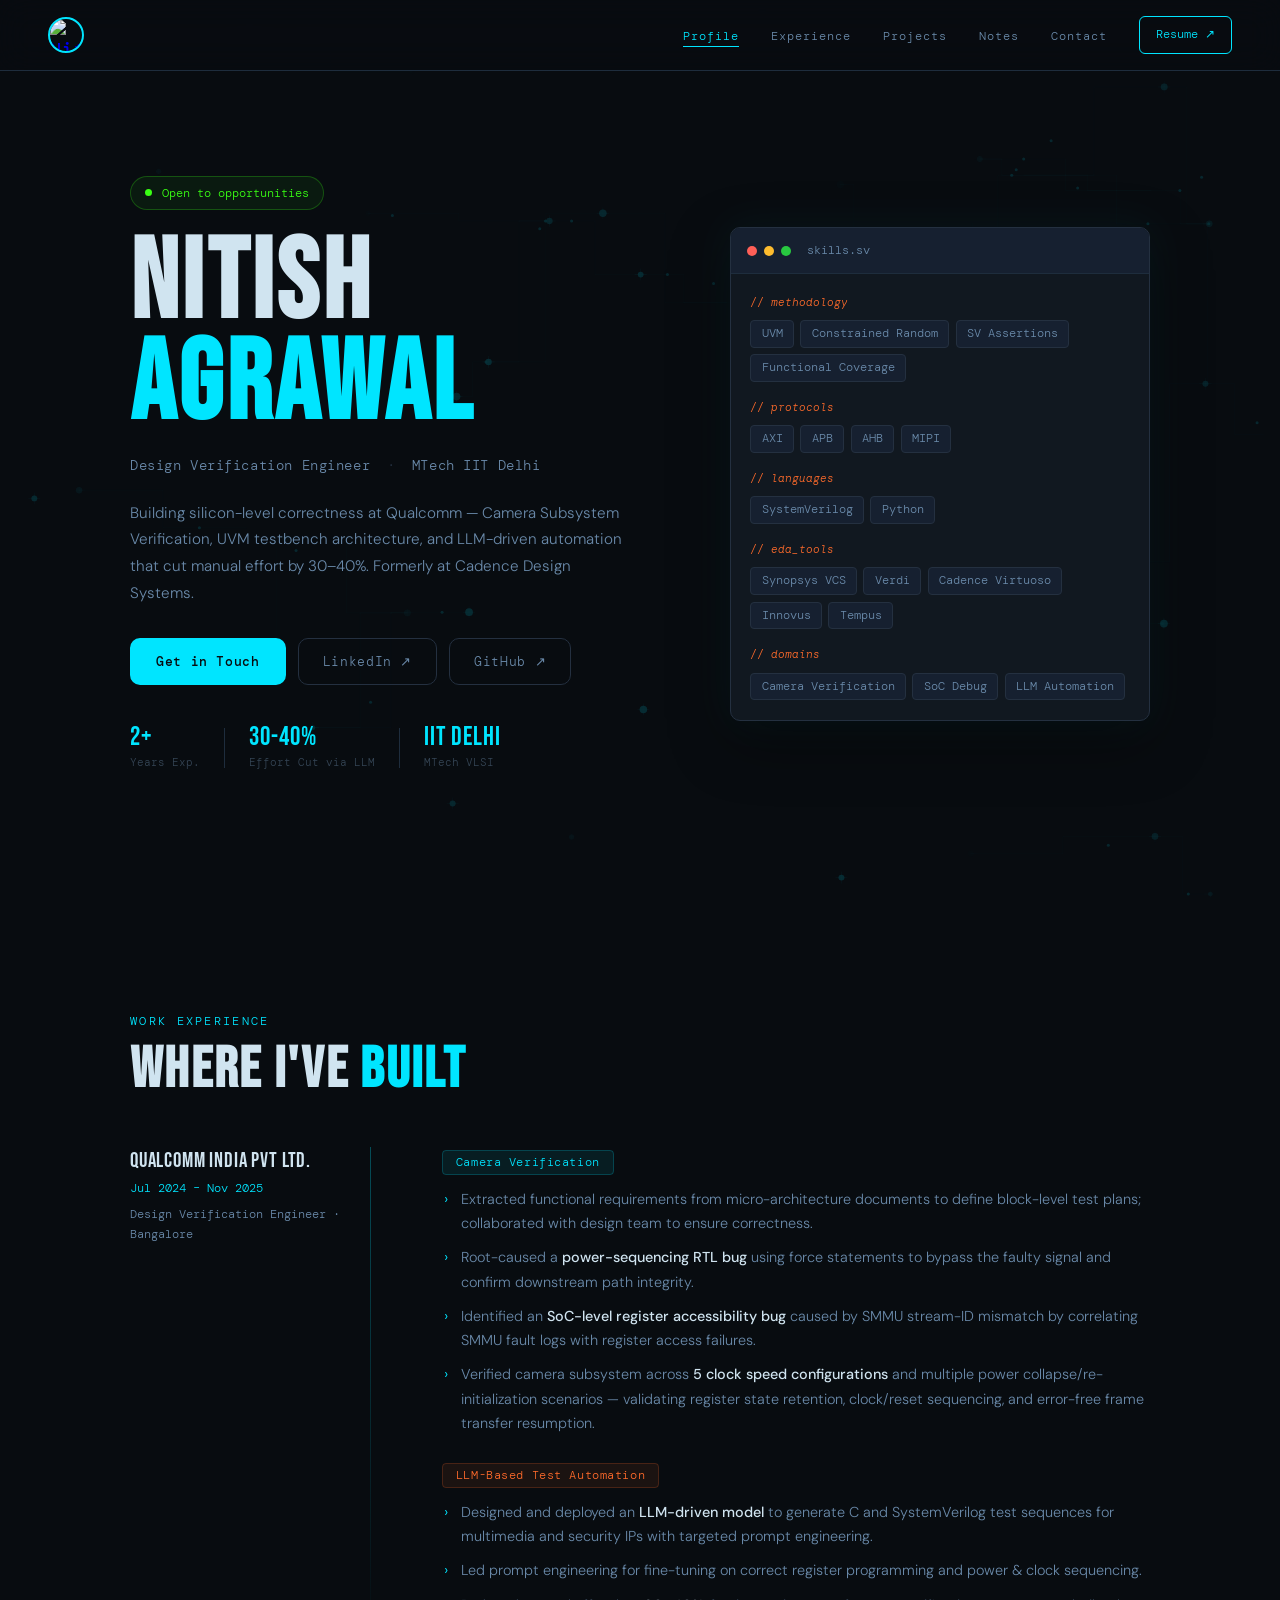
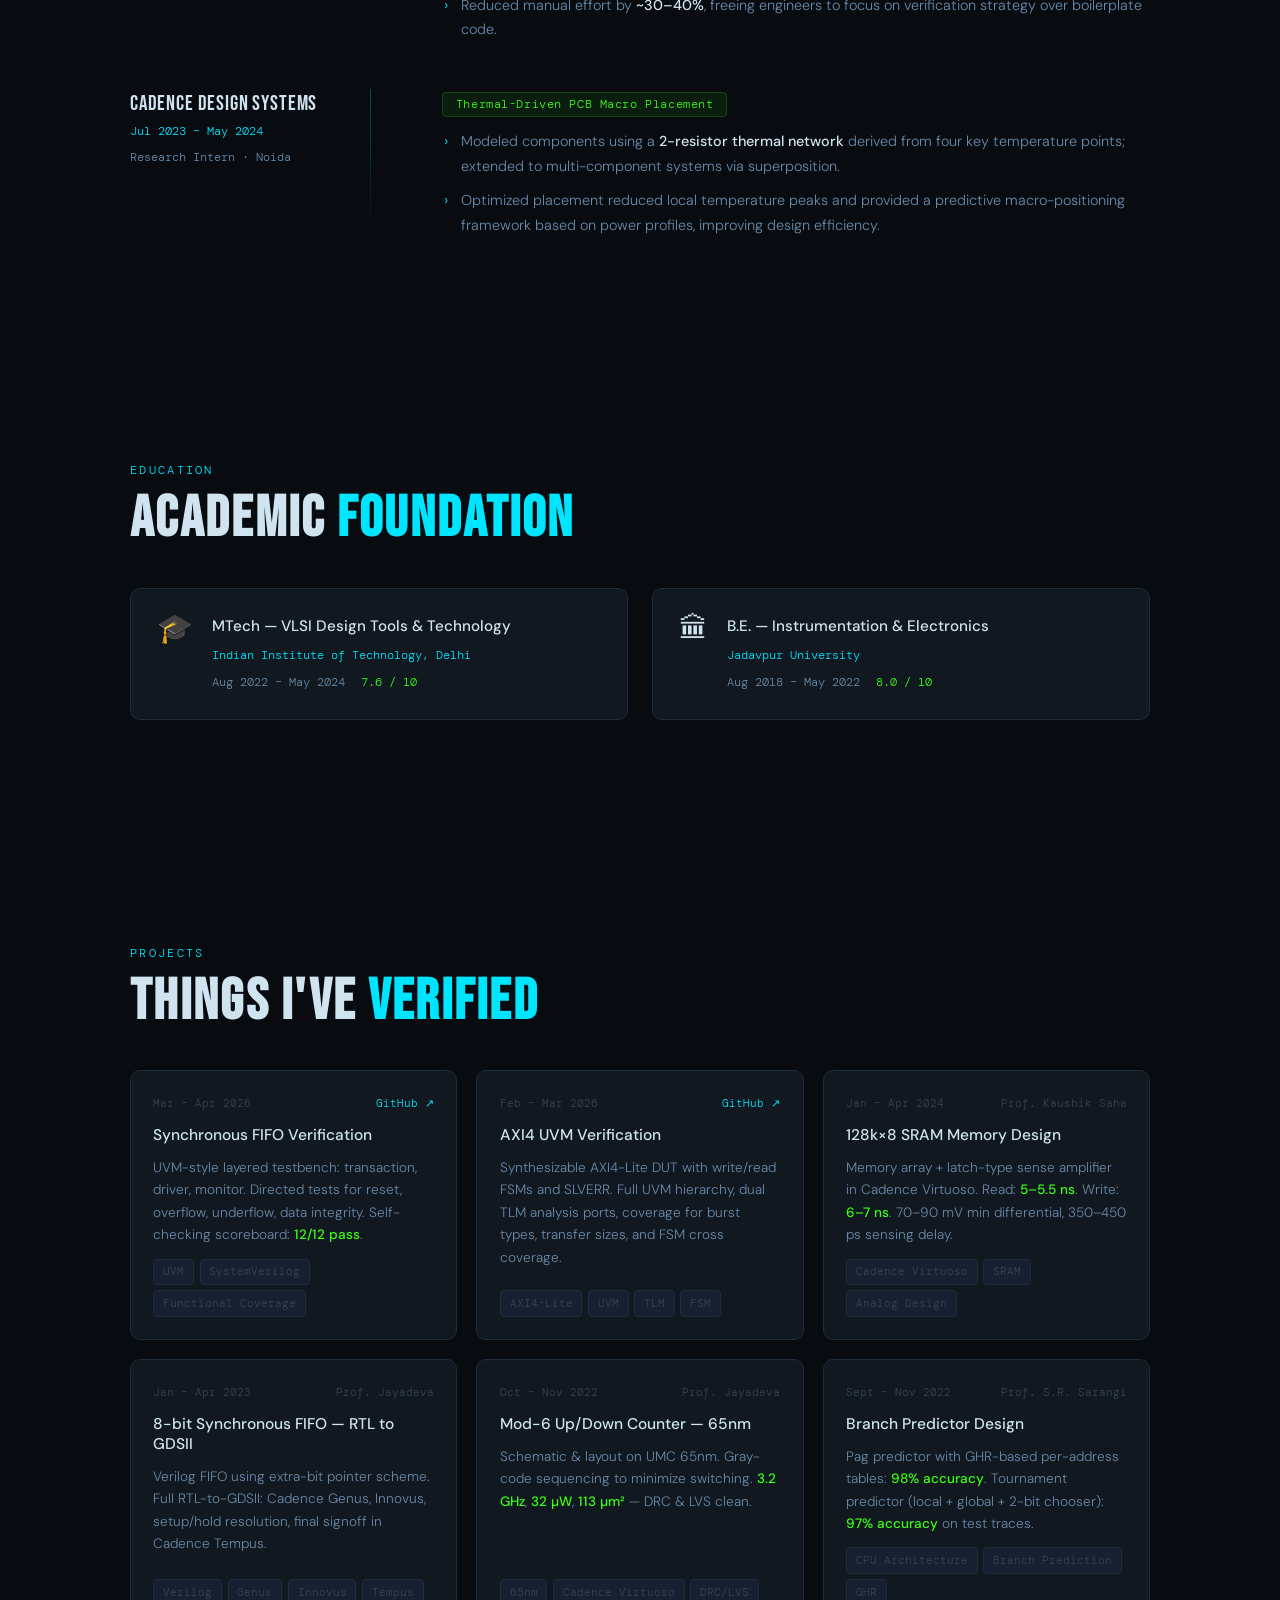
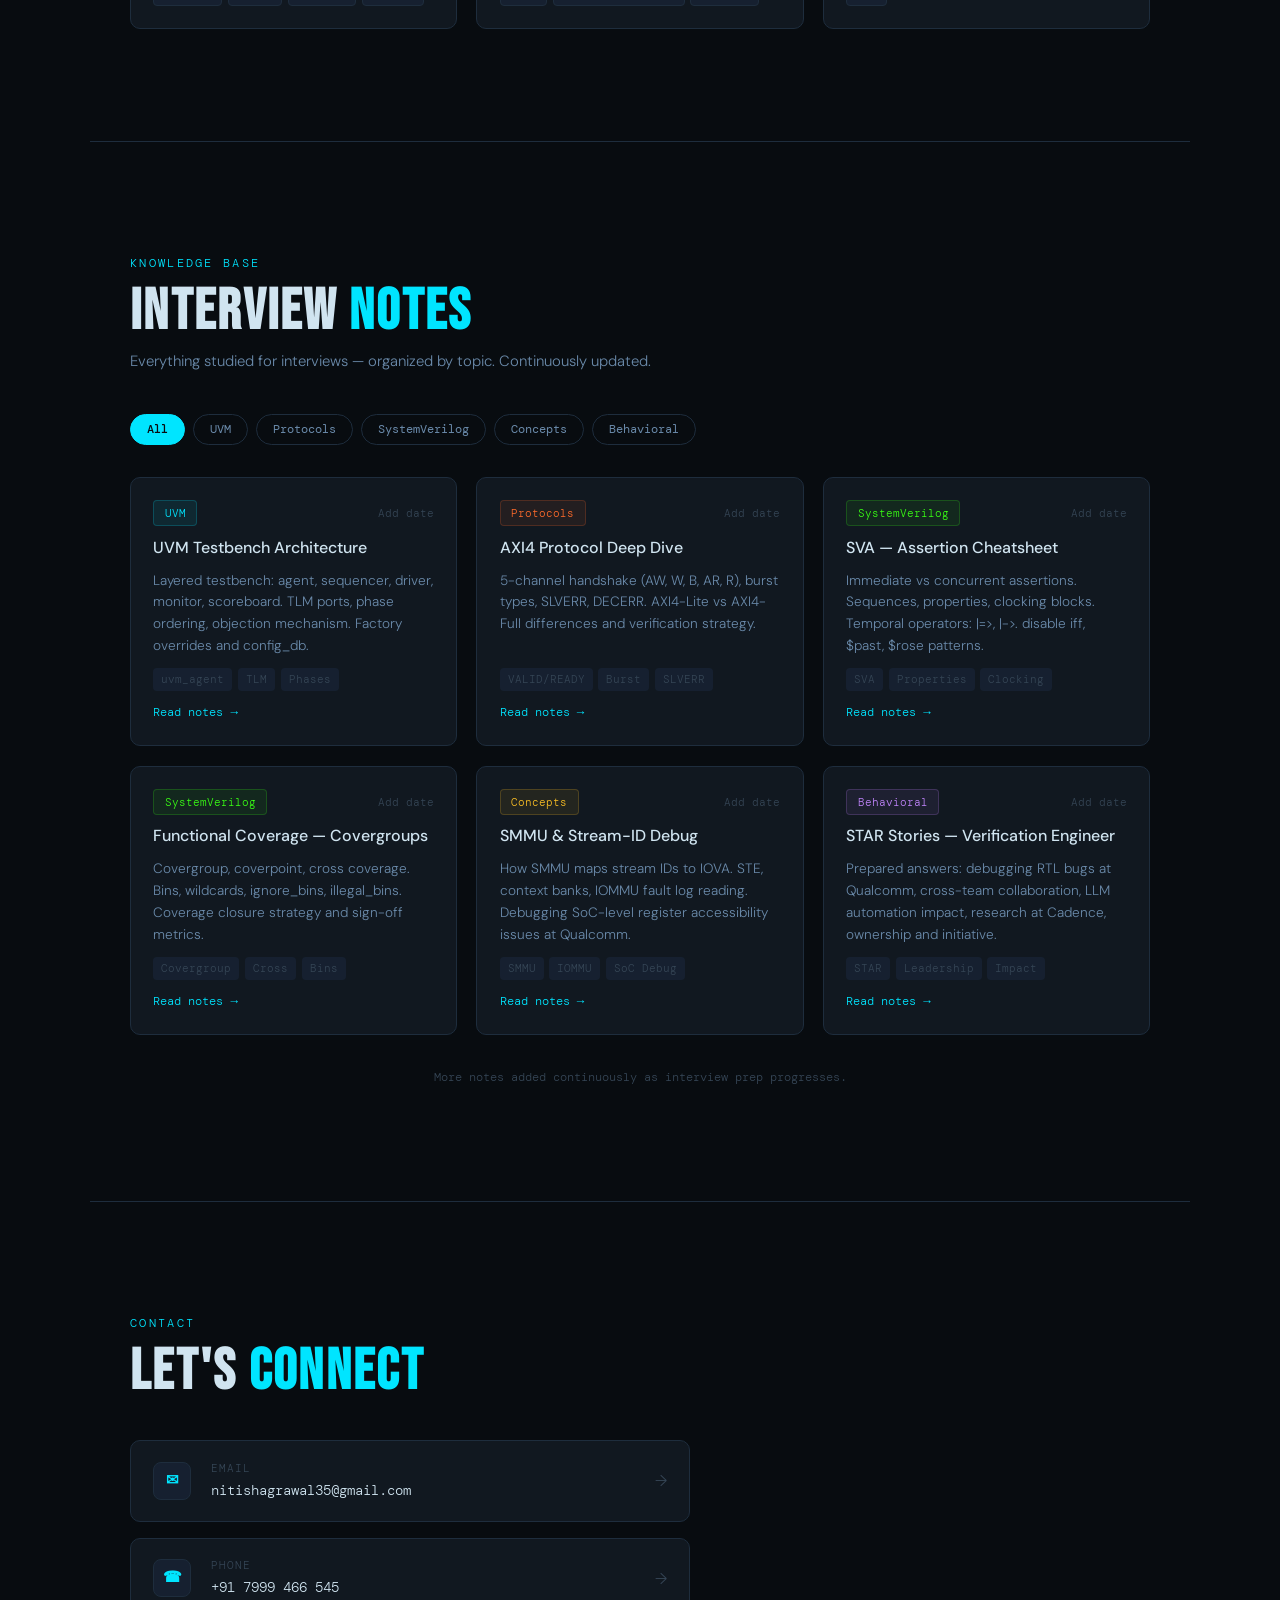
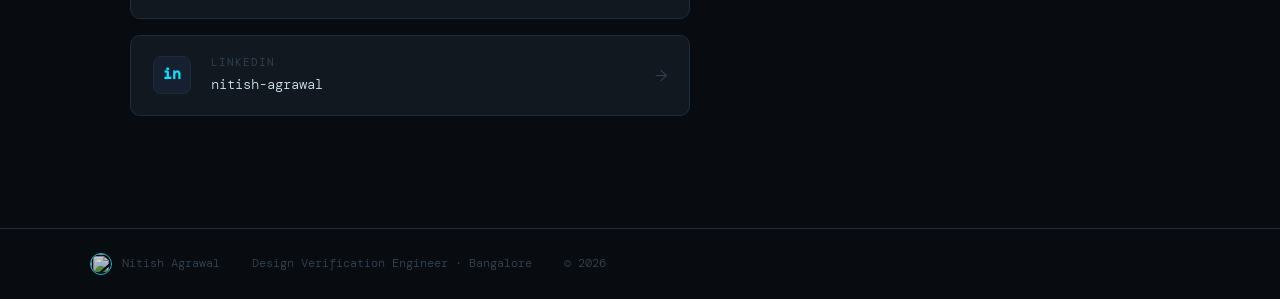
==== index.html @ f4e11ed4 "Initial commit" ====
<!DOCTYPE html>
<html lang="en">
<head>
  <meta charset="UTF-8" />
  <meta name="viewport" content="width=device-width, initial-scale=1.0"/>
  <title>Nitish Agrawal — Design Verification Engineer</title>
  <link rel="stylesheet" href="style.css" />
  <link rel="preconnect" href="https://fonts.googleapis.com">
  <link href="https://fonts.googleapis.com/css2?family=Bebas+Neue&family=DM+Mono:ital,wght@0,400;0,500;1,400&family=DM+Sans:wght@300;400;500&display=swap" rel="stylesheet">
</head>
<body>

  <canvas id="circuitCanvas"></canvas>

  <nav id="mainNav">
    <div class="nav-logo">
      <a href="#profile" class="nav-avatar-link">
        <img src="images/profile.jpg" alt="Nitish Agrawal" class="nav-avatar-img" />
      </a>
    </div>
    <ul class="nav-links">
      <li><a href="#profile"    class="nav-link active">Profile</a></li>
      <li><a href="#experience" class="nav-link">Experience</a></li>
      <li><a href="#projects"   class="nav-link">Projects</a></li>
      <li><a href="#notes"      class="nav-link">Notes</a></li>
      <li><a href="#contact"    class="nav-link">Contact</a></li>
    </ul>
    <a href="resume.pdf" class="nav-resume" target="_blank">Resume ↗</a>
  </nav>

  <!-- HERO -->
  <section id="profile" class="section hero-section">
    <div class="hero-grid">
      <div class="hero-left">
        <div class="hero-badge"><span class="badge-dot"></span>Open to opportunities</div>
        <h1 class="hero-name">
          <span class="name-line">Nitish</span>
          <span class="name-line accent-line">Agrawal</span>
        </h1>
        <p class="hero-title">Design Verification Engineer <span class="title-sep">·</span> MTech IIT Delhi</p>
        <p class="hero-bio">
          Building silicon-level correctness at Qualcomm — Camera Subsystem Verification,
          UVM testbench architecture, and LLM-driven automation that cut manual effort by 30–40%.
          Formerly at Cadence Design Systems.
        </p>
        <div class="hero-links">
          <a href="mailto:nitishagrawal35@gmail.com" class="btn btn-primary">Get in Touch</a>
          <a href="https://linkedin.com/in/nitish-agrawal" class="btn btn-ghost" target="_blank">LinkedIn ↗</a>
          <a href="https://github.com/nitish-agrawal" class="btn btn-ghost" target="_blank">GitHub ↗</a>
        </div>
        <div class="stat-row">
          <div class="stat-item"><span class="stat-num">2+</span><span class="stat-label">Years Exp.</span></div>
          <div class="stat-divider"></div>
          <div class="stat-item"><span class="stat-num">30-40%</span><span class="stat-label">Effort Cut via LLM</span></div>
          <div class="stat-divider"></div>
          <div class="stat-item"><span class="stat-num">IIT Delhi</span><span class="stat-label">MTech VLSI</span></div>
        </div>
      </div>

      <div class="hero-right">
        <div class="tech-card">
          <div class="tc-header">
            <span class="tc-dot red"></span><span class="tc-dot yellow"></span><span class="tc-dot green"></span>
            <span class="tc-title">skills.sv</span>
          </div>
          <div class="tc-body">
            <div class="tc-section">
              <span class="tc-key">// methodology</span>
              <div class="tc-vals"><span>UVM</span><span>Constrained Random</span><span>SV Assertions</span><span>Functional Coverage</span></div>
            </div>
            <div class="tc-section">
              <span class="tc-key">// protocols</span>
              <div class="tc-vals"><span>AXI</span><span>APB</span><span>AHB</span><span>MIPI</span></div>
            </div>
            <div class="tc-section">
              <span class="tc-key">// languages</span>
              <div class="tc-vals"><span>SystemVerilog</span><span>Python</span></div>
            </div>
            <div class="tc-section">
              <span class="tc-key">// eda_tools</span>
              <div class="tc-vals"><span>Synopsys VCS</span><span>Verdi</span><span>Cadence Virtuoso</span><span>Innovus</span><span>Tempus</span></div>
            </div>
            <div class="tc-section">
              <span class="tc-key">// domains</span>
              <div class="tc-vals"><span>Camera Verification</span><span>SoC Debug</span><span>LLM Automation</span></div>
            </div>
          </div>
        </div>
      </div>
    </div>
  </section>

  <!-- EXPERIENCE -->
  <section id="experience" class="section">
    <div class="section-label">Work Experience</div>
    <h2 class="section-title">Where I've <em>Built</em></h2>
    <div class="timeline">

      <div class="tl-item reveal">
        <div class="tl-meta">
          <span class="tl-company">Qualcomm India Pvt Ltd.</span>
          <span class="tl-period">Jul 2024 – Nov 2025</span>
          <span class="tl-role">Design Verification Engineer · Bangalore</span>
        </div>
        <div class="tl-content">
          <div class="tl-project">
            <div class="tl-proj-header"><span class="proj-tag cam">Camera Verification</span></div>
            <ul class="tl-bullets">
              <li>Extracted functional requirements from micro-architecture documents to define block-level test plans; collaborated with design team to ensure correctness.</li>
              <li>Root-caused a <strong>power-sequencing RTL bug</strong> using force statements to bypass the faulty signal and confirm downstream path integrity.</li>
              <li>Identified an <strong>SoC-level register accessibility bug</strong> caused by SMMU stream-ID mismatch by correlating SMMU fault logs with register access failures.</li>
              <li>Verified camera subsystem across <strong>5 clock speed configurations</strong> and multiple power collapse/re-initialization scenarios — validating register state retention, clock/reset sequencing, and error-free frame transfer resumption.</li>
            </ul>
          </div>
          <div class="tl-project">
            <div class="tl-proj-header"><span class="proj-tag llm">LLM-Based Test Automation</span></div>
            <ul class="tl-bullets">
              <li>Designed and deployed an <strong>LLM-driven model</strong> to generate C and SystemVerilog test sequences for multimedia and security IPs with targeted prompt engineering.</li>
              <li>Led prompt engineering for fine-tuning on correct register programming and power &amp; clock sequencing.</li>
              <li>Reduced manual effort by <strong>~30–40%</strong>, freeing engineers to focus on verification strategy over boilerplate code.</li>
            </ul>
          </div>
        </div>
      </div>

      <div class="tl-item reveal">
        <div class="tl-meta">
          <span class="tl-company">Cadence Design Systems</span>
          <span class="tl-period">Jul 2023 – May 2024</span>
          <span class="tl-role">Research Intern · Noida</span>
        </div>
        <div class="tl-content">
          <div class="tl-project">
            <div class="tl-proj-header"><span class="proj-tag thermal">Thermal-Driven PCB Macro Placement</span></div>
            <ul class="tl-bullets">
              <li>Modeled components using a <strong>2-resistor thermal network</strong> derived from four key temperature points; extended to multi-component systems via superposition.</li>
              <li>Optimized placement reduced local temperature peaks and provided a predictive macro-positioning framework based on power profiles, improving design efficiency.</li>
            </ul>
          </div>
        </div>
      </div>

    </div>
  </section>

  <!-- EDUCATION -->
  <section id="education" class="section edu-section">
    <div class="section-label">Education</div>
    <h2 class="section-title">Academic <em>Foundation</em></h2>
    <div class="edu-grid">
      <div class="edu-card reveal">
        <div class="edu-icon">🎓</div>
        <div class="edu-info">
          <h3>MTech — VLSI Design Tools &amp; Technology</h3>
          <p class="edu-institute">Indian Institute of Technology, Delhi</p>
          <div class="edu-meta"><span>Aug 2022 – May 2024</span><span class="edu-gpa">7.6 / 10</span></div>
        </div>
      </div>
      <div class="edu-card reveal">
        <div class="edu-icon">🏛</div>
        <div class="edu-info">
          <h3>B.E. — Instrumentation &amp; Electronics</h3>
          <p class="edu-institute">Jadavpur University</p>
          <div class="edu-meta"><span>Aug 2018 – May 2022</span><span class="edu-gpa">8.0 / 10</span></div>
        </div>
      </div>
    </div>
  </section>

  <!-- PROJECTS -->
  <section id="projects" class="section">
    <div class="section-label">Projects</div>
    <h2 class="section-title">Things I've <em>Verified</em></h2>
    <div class="proj-grid">

      <div class="proj-card reveal">
        <div class="proj-top"><span class="proj-period">Mar – Apr 2026</span><a href="https://github.com/nitish-agrawal" class="proj-gh" target="_blank">GitHub ↗</a></div>
        <h3 class="proj-title">Synchronous FIFO Verification</h3>
        <p class="proj-desc">UVM-style layered testbench: transaction, driver, monitor. Directed tests for reset, overflow, underflow, data integrity. Self-checking scoreboard: <strong>12/12 pass</strong>.</p>
        <div class="proj-tags"><span>UVM</span><span>SystemVerilog</span><span>Functional Coverage</span></div>
      </div>

      <div class="proj-card reveal">
        <div class="proj-top"><span class="proj-period">Feb – Mar 2026</span><a href="https://github.com/nitish-agrawal" class="proj-gh" target="_blank">GitHub ↗</a></div>
        <h3 class="proj-title">AXI4 UVM Verification</h3>
        <p class="proj-desc">Synthesizable AXI4-Lite DUT with write/read FSMs and SLVERR. Full UVM hierarchy, dual TLM analysis ports, coverage for burst types, transfer sizes, and FSM cross coverage.</p>
        <div class="proj-tags"><span>AXI4-Lite</span><span>UVM</span><span>TLM</span><span>FSM</span></div>
      </div>

      <div class="proj-card reveal">
        <div class="proj-top"><span class="proj-period">Jan – Apr 2024</span><span class="proj-collab">Prof. Kaushik Saha</span></div>
        <h3 class="proj-title">128k×8 SRAM Memory Design</h3>
        <p class="proj-desc">Memory array + latch-type sense amplifier in Cadence Virtuoso. Read: <strong>5–5.5 ns</strong>. Write: <strong>6–7 ns</strong>. 70–90 mV min differential, 350–450 ps sensing delay.</p>
        <div class="proj-tags"><span>Cadence Virtuoso</span><span>SRAM</span><span>Analog Design</span></div>
      </div>

      <div class="proj-card reveal">
        <div class="proj-top"><span class="proj-period">Jan – Apr 2023</span><span class="proj-collab">Prof. Jayadeva</span></div>
        <h3 class="proj-title">8-bit Synchronous FIFO — RTL to GDSII</h3>
        <p class="proj-desc">Verilog FIFO using extra-bit pointer scheme. Full RTL-to-GDSII: Cadence Genus, Innovus, setup/hold resolution, final signoff in Cadence Tempus.</p>
        <div class="proj-tags"><span>Verilog</span><span>Genus</span><span>Innovus</span><span>Tempus</span></div>
      </div>

      <div class="proj-card reveal">
        <div class="proj-top"><span class="proj-period">Oct – Nov 2022</span><span class="proj-collab">Prof. Jayadeva</span></div>
        <h3 class="proj-title">Mod-6 Up/Down Counter — 65nm</h3>
        <p class="proj-desc">Schematic &amp; layout on UMC 65nm. Gray-code sequencing to minimize switching. <strong>3.2 GHz</strong>, <strong>32 µW</strong>, <strong>113 µm²</strong> — DRC &amp; LVS clean.</p>
        <div class="proj-tags"><span>65nm</span><span>Cadence Virtuoso</span><span>DRC/LVS</span></div>
      </div>

      <div class="proj-card reveal">
        <div class="proj-top"><span class="proj-period">Sept – Nov 2022</span><span class="proj-collab">Prof. S.R. Sarangi</span></div>
        <h3 class="proj-title">Branch Predictor Design</h3>
        <p class="proj-desc">Pag predictor with GHR-based per-address tables: <strong>98% accuracy</strong>. Tournament predictor (local + global + 2-bit chooser): <strong>97% accuracy</strong> on test traces.</p>
        <div class="proj-tags"><span>CPU Architecture</span><span>Branch Prediction</span><span>GHR</span></div>
      </div>

    </div>
  </section>

  <!-- INTERVIEW NOTES -->
  <section id="notes" class="section notes-section">
    <div class="section-label">Knowledge Base</div>
    <h2 class="section-title">Interview <em>Notes</em></h2>
    <p class="section-sub">Everything studied for interviews — organized by topic. Continuously updated.</p>

    <div class="filter-bar">
      <button class="filter-btn active" onclick="filterNotes('all', this)">All</button>
      <button class="filter-btn" onclick="filterNotes('uvm', this)">UVM</button>
      <button class="filter-btn" onclick="filterNotes('protocols', this)">Protocols</button>
      <button class="filter-btn" onclick="filterNotes('sv', this)">SystemVerilog</button>
      <button class="filter-btn" onclick="filterNotes('concepts', this)">Concepts</button>
      <button class="filter-btn" onclick="filterNotes('behavioral', this)">Behavioral</button>
    </div>

    <div class="notes-grid" id="notesGrid">

      <article class="note-card reveal" data-topic="uvm">
        <div class="card-top"><span class="card-topic uvm">UVM</span><span class="card-date">Add date</span></div>
        <h3 class="card-title">UVM Testbench Architecture</h3>
        <p class="card-summary">Layered testbench: agent, sequencer, driver, monitor, scoreboard. TLM ports, phase ordering, objection mechanism. Factory overrides and config_db.</p>
        <div class="card-tags"><span>uvm_agent</span><span>TLM</span><span>Phases</span></div>
        <a href="notes/uvm-architecture.html" class="card-link">Read notes →</a>
      </article>

      <article class="note-card reveal" data-topic="protocols">
        <div class="card-top"><span class="card-topic protocols">Protocols</span><span class="card-date">Add date</span></div>
        <h3 class="card-title">AXI4 Protocol Deep Dive</h3>
        <p class="card-summary">5-channel handshake (AW, W, B, AR, R), burst types, SLVERR, DECERR. AXI4-Lite vs AXI4-Full differences and verification strategy.</p>
        <div class="card-tags"><span>VALID/READY</span><span>Burst</span><span>SLVERR</span></div>
        <a href="notes/axi4-protocol.html" class="card-link">Read notes →</a>
      </article>

      <article class="note-card reveal" data-topic="sv">
        <div class="card-top"><span class="card-topic sv">SystemVerilog</span><span class="card-date">Add date</span></div>
        <h3 class="card-title">SVA — Assertion Cheatsheet</h3>
        <p class="card-summary">Immediate vs concurrent assertions. Sequences, properties, clocking blocks. Temporal operators: |=&gt;, |-&gt;. disable iff, $past, $rose patterns.</p>
        <div class="card-tags"><span>SVA</span><span>Properties</span><span>Clocking</span></div>
        <a href="notes/sva-cheatsheet.html" class="card-link">Read notes →</a>
      </article>

      <article class="note-card reveal" data-topic="sv">
        <div class="card-top"><span class="card-topic sv">SystemVerilog</span><span class="card-date">Add date</span></div>
        <h3 class="card-title">Functional Coverage — Covergroups</h3>
        <p class="card-summary">Covergroup, coverpoint, cross coverage. Bins, wildcards, ignore_bins, illegal_bins. Coverage closure strategy and sign-off metrics.</p>
        <div class="card-tags"><span>Covergroup</span><span>Cross</span><span>Bins</span></div>
        <a href="notes/functional-coverage.html" class="card-link">Read notes →</a>
      </article>

      <article class="note-card reveal" data-topic="concepts">
        <div class="card-top"><span class="card-topic concepts">Concepts</span><span class="card-date">Add date</span></div>
        <h3 class="card-title">SMMU &amp; Stream-ID Debug</h3>
        <p class="card-summary">How SMMU maps stream IDs to IOVA. STE, context banks, IOMMU fault log reading. Debugging SoC-level register accessibility issues at Qualcomm.</p>
        <div class="card-tags"><span>SMMU</span><span>IOMMU</span><span>SoC Debug</span></div>
        <a href="notes/smmu-concepts.html" class="card-link">Read notes →</a>
      </article>

      <article class="note-card reveal" data-topic="behavioral">
        <div class="card-top"><span class="card-topic behavioral">Behavioral</span><span class="card-date">Add date</span></div>
        <h3 class="card-title">STAR Stories — Verification Engineer</h3>
        <p class="card-summary">Prepared answers: debugging RTL bugs at Qualcomm, cross-team collaboration, LLM automation impact, research at Cadence, ownership and initiative.</p>
        <div class="card-tags"><span>STAR</span><span>Leadership</span><span>Impact</span></div>
        <a href="notes/star-stories.html" class="card-link">Read notes →</a>
      </article>

    </div>
    <p class="notes-cta">More notes added continuously as interview prep progresses.</p>
  </section>

  <!-- CONTACT -->
  <section id="contact" class="section contact-section">
    <div class="section-label">Contact</div>
    <h2 class="section-title">Let's <em>Connect</em></h2>
    <div class="contact-grid">
      <a href="mailto:nitishagrawal35@gmail.com" class="contact-card reveal">
        <div class="cc-icon">✉</div>
        <div class="cc-info"><span class="cc-label">Email</span><span class="cc-value">nitishagrawal35@gmail.com</span></div>
        <span class="cc-arrow">→</span>
      </a>
      <a href="tel:+917999466545" class="contact-card reveal">
        <div class="cc-icon">☎</div>
        <div class="cc-info"><span class="cc-label">Phone</span><span class="cc-value">+91 7999 466 545</span></div>
        <span class="cc-arrow">→</span>
      </a>
      <a href="https://linkedin.com/in/nitish-agrawal" class="contact-card reveal" target="_blank">
        <div class="cc-icon">in</div>
        <div class="cc-info"><span class="cc-label">LinkedIn</span><span class="cc-value">nitish-agrawal</span></div>
        <span class="cc-arrow">→</span>
      </a>
    </div>
  </section>

  <footer>
    <div class="footer-inner">
      <span style="display:flex;align-items:center;gap:0.6rem;"><img src="images/profile.jpg" alt="" style="width:22px;height:22px;border-radius:50%;object-fit:cover;border:1px solid var(--accent);opacity:0.8;" /> Nitish Agrawal</span>
      <span>Design Verification Engineer · Bangalore</span>
      <span id="year"></span>
    </div>
  </footer>

  <script src="script.js"></script>
</body>
</html>
---- style.css ----
/* ============================================
   THEME — Circuit Board Dark
   ============================================ */
:root {
  --bg:       #080c10;
  --bg2:      #0d1117;
  --surface:  #111820;
  --surface2: #162030;
  --border:   #1e2d3d;
  --border2:  #243040;
  --accent:   #00e5ff;   /* cyan — oscilloscope trace */
  --accent2:  #ff6b2b;   /* orange — warning signal */
  --accent3:  #39ff14;   /* neon green — logic high */
  --text:     #d0e4f0;
  --text-muted: #6a8aaa;
  --text-dim:   #354555;
  --font-display: 'Bebas Neue', sans-serif;
  --font-mono:    'DM Mono', monospace;
  --font-body:    'DM Sans', sans-serif;
  --radius: 10px;
  --tr: 0.22s cubic-bezier(.4,0,.2,1);
}

*, *::before, *::after { box-sizing: border-box; margin: 0; padding: 0; }
html { scroll-behavior: smooth; }
body {
  background: var(--bg);
  color: var(--text);
  font-family: var(--font-body);
  font-weight: 300;
  line-height: 1.7;
  overflow-x: hidden;
}

/* circuit canvas bg */
#circuitCanvas {
  position: fixed;
  top: 0; left: 0;
  width: 100%; height: 100%;
  pointer-events: none;
  z-index: 0;
  opacity: 0.18;
}

/* ============================================
   NAV
   ============================================ */
nav {
  position: fixed;
  top: 0; left: 0; right: 0;
  z-index: 100;
  display: flex;
  align-items: center;
  gap: 2rem;
  padding: 1rem 3rem;
  background: rgba(8,12,16,0.88);
  backdrop-filter: blur(16px);
  border-bottom: 1px solid var(--border);
}

.nav-logo {
  font-family: var(--font-mono);
  font-size: 1.1rem;
  font-weight: 500;
  color: var(--accent);
  margin-right: auto;
  letter-spacing: 0.05em;
}
.logo-bracket { color: var(--text-muted); }

.nav-avatar-link { display: flex; align-items: center; text-decoration: none; }
.nav-avatar-img {
  width: 36px;
  height: 36px;
  border-radius: 50%;
  object-fit: cover;
  object-position: top center;
  border: 2px solid var(--accent);
  transition: box-shadow var(--tr), transform var(--tr);
}
.nav-avatar-img:hover {
  box-shadow: 0 0 0 3px rgba(0,229,255,0.25);
  transform: scale(1.05);
}

.nav-links { display: flex; gap: 2rem; list-style: none; }
.nav-link {
  font-family: var(--font-mono);
  font-size: 0.78rem;
  color: var(--text-muted);
  text-decoration: none;
  letter-spacing: 0.08em;
  transition: color var(--tr);
  position: relative;
}
.nav-link::after {
  content: '';
  position: absolute;
  bottom: -3px; left: 0; right: 0;
  height: 1px;
  background: var(--accent);
  transform: scaleX(0);
  transition: transform var(--tr);
}
.nav-link:hover, .nav-link.active { color: var(--accent); }
.nav-link:hover::after, .nav-link.active::after { transform: scaleX(1); }

.nav-resume {
  font-family: var(--font-mono);
  font-size: 0.78rem;
  padding: 0.45rem 1rem;
  border: 1px solid var(--accent);
  color: var(--accent);
  border-radius: 6px;
  text-decoration: none;
  transition: all var(--tr);
}
.nav-resume:hover { background: var(--accent); color: var(--bg); }

/* ============================================
   SECTIONS
   ============================================ */
.section {
  position: relative;
  z-index: 1;
  max-width: 1100px;
  margin: 0 auto;
  padding: 7rem 2.5rem;
}

.section-label {
  font-family: var(--font-mono);
  font-size: 0.72rem;
  color: var(--accent);
  letter-spacing: 0.2em;
  text-transform: uppercase;
  margin-bottom: 0.6rem;
}

.section-title {
  font-family: var(--font-display);
  font-size: clamp(2.4rem, 5vw, 3.6rem);
  letter-spacing: 0.04em;
  line-height: 1;
  margin-bottom: 0.5rem;
  color: var(--text);
}
.section-title em { color: var(--accent); font-style: normal; }

.section-sub { color: var(--text-muted); font-size: 0.93rem; margin-bottom: 2.5rem; }

/* ============================================
   HERO
   ============================================ */
.hero-section { padding-top: 10rem; min-height: 100vh; display: flex; align-items: center; }

.hero-grid {
  display: grid;
  grid-template-columns: 1fr 420px;
  gap: 5rem;
  align-items: center;
  width: 100%;
}

.hero-badge {
  display: inline-flex;
  align-items: center;
  gap: 0.6rem;
  font-family: var(--font-mono);
  font-size: 0.75rem;
  color: var(--accent3);
  border: 1px solid rgba(57,255,20,0.25);
  background: rgba(57,255,20,0.06);
  padding: 0.35rem 0.9rem;
  border-radius: 100px;
  margin-bottom: 1.6rem;
}

.badge-dot {
  width: 7px; height: 7px;
  border-radius: 50%;
  background: var(--accent3);
  animation: blink 1.4s infinite;
}
@keyframes blink { 0%,100%{opacity:1} 50%{opacity:0.2} }

.hero-name {
  display: flex;
  flex-direction: column;
  font-family: var(--font-display);
  font-size: clamp(4rem, 9vw, 7rem);
  line-height: 0.9;
  letter-spacing: 0.03em;
  margin-bottom: 1rem;
}
.accent-line { color: var(--accent); }

.hero-title {
  font-family: var(--font-mono);
  font-size: 0.9rem;
  color: var(--text-muted);
  margin-bottom: 1.4rem;
  letter-spacing: 0.04em;
}
.title-sep { color: var(--border2); margin: 0 0.5rem; }

.hero-bio {
  color: var(--text-muted);
  max-width: 500px;
  font-size: 0.95rem;
  margin-bottom: 2rem;
  line-height: 1.75;
}

.hero-links { display: flex; gap: 0.75rem; flex-wrap: wrap; margin-bottom: 2.5rem; }

.btn {
  font-family: var(--font-mono);
  font-size: 0.8rem;
  padding: 0.65rem 1.5rem;
  border-radius: var(--radius);
  text-decoration: none;
  transition: all var(--tr);
  letter-spacing: 0.05em;
  display: inline-flex;
  align-items: center;
  gap: 0.4rem;
}
.btn-primary { background: var(--accent); color: var(--bg); border: 2px solid var(--accent); font-weight: 500; }
.btn-primary:hover { background: transparent; color: var(--accent); }
.btn-ghost { background: transparent; color: var(--text-muted); border: 1px solid var(--border2); }
.btn-ghost:hover { border-color: var(--accent); color: var(--accent); }

.stat-row {
  display: flex;
  align-items: center;
  gap: 1.5rem;
}
.stat-item { display: flex; flex-direction: column; }
.stat-num {
  font-family: var(--font-display);
  font-size: 1.6rem;
  letter-spacing: 0.04em;
  color: var(--accent);
  line-height: 1;
}
.stat-label { font-family: var(--font-mono); font-size: 0.68rem; color: var(--text-dim); margin-top: 0.2rem; }
.stat-divider { width: 1px; height: 40px; background: var(--border); }

/* TECH CARD */
.tech-card {
  background: var(--surface);
  border: 1px solid var(--border2);
  border-radius: var(--radius);
  overflow: hidden;
  box-shadow: 0 0 40px rgba(0,229,255,0.05), 0 20px 60px rgba(0,0,0,0.4);
}
.tc-header {
  display: flex;
  align-items: center;
  gap: 0.45rem;
  padding: 0.75rem 1rem;
  background: var(--surface2);
  border-bottom: 1px solid var(--border);
}
.tc-dot {
  width: 10px; height: 10px;
  border-radius: 50%;
}
.tc-dot.red    { background: #ff5f57; }
.tc-dot.yellow { background: #febc2e; }
.tc-dot.green  { background: #28c840; }
.tc-title {
  font-family: var(--font-mono);
  font-size: 0.75rem;
  color: var(--text-muted);
  margin-left: 0.5rem;
}
.tc-body { padding: 1.2rem; display: flex; flex-direction: column; gap: 1rem; }
.tc-section {}
.tc-key {
  display: block;
  font-family: var(--font-mono);
  font-size: 0.7rem;
  color: var(--accent2);
  font-style: italic;
  margin-bottom: 0.5rem;
}
.tc-vals { display: flex; flex-wrap: wrap; gap: 0.4rem; }
.tc-vals span {
  font-family: var(--font-mono);
  font-size: 0.72rem;
  padding: 0.2rem 0.65rem;
  background: var(--surface2);
  border: 1px solid var(--border2);
  border-radius: 4px;
  color: var(--text-muted);
  transition: all var(--tr);
}
.tc-vals span:hover { border-color: var(--accent); color: var(--accent); }

/* ============================================
   TIMELINE
   ============================================ */
.timeline { display: flex; flex-direction: column; gap: 3rem; margin-top: 3rem; }

.tl-item {
  display: grid;
  grid-template-columns: 240px 1fr;
  gap: 2.5rem;
  position: relative;
}
.tl-item::before {
  content: '';
  position: absolute;
  left: 240px;
  top: 0; bottom: 0;
  width: 1px;
  background: linear-gradient(to bottom, var(--accent) 0%, transparent 100%);
  opacity: 0.3;
}

.tl-meta { display: flex; flex-direction: column; gap: 0.4rem; padding-top: 0.2rem; }
.tl-company {
  font-family: var(--font-display);
  font-size: 1.3rem;
  letter-spacing: 0.04em;
  color: var(--text);
  line-height: 1.1;
}
.tl-period {
  font-family: var(--font-mono);
  font-size: 0.72rem;
  color: var(--accent);
}
.tl-role {
  font-family: var(--font-mono);
  font-size: 0.72rem;
  color: var(--text-muted);
}

.tl-content { display: flex; flex-direction: column; gap: 1.5rem; padding-left: 2rem; }

.tl-project {}
.tl-proj-header { margin-bottom: 0.8rem; }

.proj-tag {
  font-family: var(--font-mono);
  font-size: 0.72rem;
  padding: 0.25rem 0.8rem;
  border-radius: 4px;
  letter-spacing: 0.05em;
}
.proj-tag.cam     { background: rgba(0,229,255,0.08); color: var(--accent); border: 1px solid rgba(0,229,255,0.2); }
.proj-tag.llm     { background: rgba(255,107,43,0.08); color: var(--accent2); border: 1px solid rgba(255,107,43,0.2); }
.proj-tag.thermal { background: rgba(57,255,20,0.07); color: var(--accent3); border: 1px solid rgba(57,255,20,0.2); }

.tl-bullets { list-style: none; display: flex; flex-direction: column; gap: 0.6rem; }
.tl-bullets li {
  font-size: 0.9rem;
  color: var(--text-muted);
  padding-left: 1.2rem;
  position: relative;
}
.tl-bullets li::before {
  content: '›';
  position: absolute;
  left: 0;
  color: var(--accent);
  font-family: var(--font-mono);
}
.tl-bullets strong { color: var(--text); font-weight: 500; }

/* ============================================
   EDUCATION
   ============================================ */
.edu-section { background: transparent; }
.edu-grid { display: grid; grid-template-columns: 1fr 1fr; gap: 1.5rem; margin-top: 2.5rem; }

.edu-card {
  display: flex;
  align-items: flex-start;
  gap: 1.2rem;
  background: var(--surface);
  border: 1px solid var(--border);
  border-radius: var(--radius);
  padding: 1.6rem;
  transition: all var(--tr);
}
.edu-card:hover { border-color: var(--accent); box-shadow: 0 0 20px rgba(0,229,255,0.05); }

.edu-icon { font-size: 1.8rem; line-height: 1; flex-shrink: 0; }

.edu-info h3 {
  font-family: var(--font-body);
  font-size: 0.95rem;
  font-weight: 500;
  color: var(--text);
  margin-bottom: 0.3rem;
}
.edu-institute { font-family: var(--font-mono); font-size: 0.75rem; color: var(--accent); margin-bottom: 0.5rem; }
.edu-meta { display: flex; gap: 1rem; font-family: var(--font-mono); font-size: 0.72rem; color: var(--text-muted); }
.edu-gpa { color: var(--accent3); }

/* ============================================
   PROJECTS
   ============================================ */
.proj-grid {
  display: grid;
  grid-template-columns: repeat(3, 1fr);
  gap: 1.2rem;
  margin-top: 2.5rem;
}

.proj-card {
  background: var(--surface);
  border: 1px solid var(--border);
  border-radius: var(--radius);
  padding: 1.4rem;
  display: flex;
  flex-direction: column;
  gap: 0.75rem;
  transition: all var(--tr);
  position: relative;
  overflow: hidden;
}
.proj-card::after {
  content: '';
  position: absolute;
  top: 0; left: 0; right: 0;
  height: 2px;
  background: linear-gradient(90deg, var(--accent), var(--accent2));
  transform: scaleX(0);
  transform-origin: left;
  transition: transform 0.3s ease;
}
.proj-card:hover { border-color: var(--border2); transform: translateY(-4px); box-shadow: 0 16px 40px rgba(0,0,0,0.4), 0 0 20px rgba(0,229,255,0.04); }
.proj-card:hover::after { transform: scaleX(1); }

.proj-top { display: flex; justify-content: space-between; align-items: center; }
.proj-period { font-family: var(--font-mono); font-size: 0.7rem; color: var(--text-dim); }
.proj-collab { font-family: var(--font-mono); font-size: 0.7rem; color: var(--text-dim); }
.proj-gh { font-family: var(--font-mono); font-size: 0.7rem; color: var(--accent); text-decoration: none; transition: color var(--tr); }
.proj-gh:hover { color: var(--accent2); }

.proj-title { font-family: var(--font-body); font-size: 0.97rem; font-weight: 500; color: var(--text); line-height: 1.3; }
.proj-desc { font-size: 0.85rem; color: var(--text-muted); line-height: 1.65; flex: 1; }
.proj-desc strong { color: var(--accent3); font-weight: 500; }

.proj-tags { display: flex; flex-wrap: wrap; gap: 0.35rem; }
.proj-tags span {
  font-family: var(--font-mono);
  font-size: 0.68rem;
  padding: 0.18rem 0.55rem;
  background: var(--surface2);
  border-radius: 4px;
  color: var(--text-dim);
  border: 1px solid var(--border);
}

/* ============================================
   NOTES
   ============================================ */
.notes-section { border-top: 1px solid var(--border); }

.filter-bar { display: flex; flex-wrap: wrap; gap: 0.5rem; margin-bottom: 2rem; }
.filter-btn {
  font-family: var(--font-mono);
  font-size: 0.75rem;
  padding: 0.4rem 1rem;
  border-radius: 100px;
  border: 1px solid var(--border);
  background: transparent;
  color: var(--text-muted);
  cursor: pointer;
  transition: all var(--tr);
}
.filter-btn:hover { border-color: var(--accent); color: var(--accent); }
.filter-btn.active { background: var(--accent); border-color: var(--accent); color: var(--bg); font-weight: 500; }

.notes-grid {
  display: grid;
  grid-template-columns: repeat(auto-fill, minmax(300px, 1fr));
  gap: 1.2rem;
}

.note-card {
  background: var(--surface);
  border: 1px solid var(--border);
  border-radius: var(--radius);
  padding: 1.4rem;
  display: flex;
  flex-direction: column;
  gap: 0.7rem;
  transition: all var(--tr);
}
.note-card:hover { border-color: var(--border2); transform: translateY(-2px); box-shadow: 0 8px 30px rgba(0,0,0,0.3); }
.note-card.hidden { display: none; }

.card-top { display: flex; justify-content: space-between; align-items: center; }
.card-topic {
  font-family: var(--font-mono);
  font-size: 0.68rem;
  padding: 0.18rem 0.65rem;
  border-radius: 4px;
}
.card-topic.uvm       { background: rgba(0,229,255,0.08);  color: var(--accent);  border: 1px solid rgba(0,229,255,0.2); }
.card-topic.protocols { background: rgba(255,107,43,0.08); color: var(--accent2); border: 1px solid rgba(255,107,43,0.2); }
.card-topic.sv        { background: rgba(57,255,20,0.07);  color: var(--accent3); border: 1px solid rgba(57,255,20,0.2); }
.card-topic.concepts  { background: rgba(251,191,36,0.08); color: #fbbf24;        border: 1px solid rgba(251,191,36,0.2); }
.card-topic.behavioral{ background: rgba(192,132,252,0.08);color: #c084fc;        border: 1px solid rgba(192,132,252,0.2); }
.card-date { font-family: var(--font-mono); font-size: 0.68rem; color: var(--text-dim); }

.card-title { font-family: var(--font-body); font-size: 1rem; font-weight: 500; line-height: 1.3; color: var(--text); }
.card-summary { font-size: 0.85rem; color: var(--text-muted); line-height: 1.6; flex: 1; }

.card-tags { display: flex; flex-wrap: wrap; gap: 0.35rem; }
.card-tags span { font-family: var(--font-mono); font-size: 0.67rem; padding: 0.15rem 0.5rem; background: var(--surface2); border-radius: 4px; color: var(--text-dim); }

.card-link { font-family: var(--font-mono); font-size: 0.78rem; color: var(--accent); text-decoration: none; transition: color var(--tr); align-self: flex-start; }
.card-link:hover { color: var(--accent2); }

.notes-cta { font-family: var(--font-mono); font-size: 0.78rem; color: var(--text-dim); margin-top: 2rem; text-align: center; }

/* ============================================
   CONTACT
   ============================================ */
.contact-section { border-top: 1px solid var(--border); }
.contact-grid { display: flex; flex-direction: column; gap: 1rem; max-width: 560px; margin-top: 2.5rem; }

.contact-card {
  display: flex;
  align-items: center;
  gap: 1.2rem;
  text-decoration: none;
  padding: 1.1rem 1.4rem;
  background: var(--surface);
  border: 1px solid var(--border);
  border-radius: var(--radius);
  transition: all var(--tr);
}
.contact-card:hover { border-color: var(--accent); transform: translateX(6px); box-shadow: -4px 0 16px rgba(0,229,255,0.08); }

.cc-icon {
  width: 38px; height: 38px;
  background: var(--surface2);
  border: 1px solid var(--border);
  border-radius: 8px;
  display: flex; align-items: center; justify-content: center;
  font-size: 0.95rem;
  font-weight: 600;
  color: var(--accent);
  flex-shrink: 0;
  font-family: var(--font-mono);
}

.cc-info { display: flex; flex-direction: column; flex: 1; }
.cc-label { font-family: var(--font-mono); font-size: 0.68rem; color: var(--text-dim); text-transform: uppercase; letter-spacing: 0.1em; }
.cc-value { font-family: var(--font-mono); font-size: 0.88rem; color: var(--text); margin-top: 0.1rem; }
.cc-arrow { font-size: 1rem; color: var(--text-dim); transition: color var(--tr); }
.contact-card:hover .cc-arrow { color: var(--accent); }

/* ============================================
   FOOTER
   ============================================ */
footer {
  position: relative;
  z-index: 1;
  border-top: 1px solid var(--border);
  padding: 1.5rem 2.5rem;
}
.footer-inner {
  max-width: 1100px;
  margin: 0 auto;
  display: flex;
  gap: 2rem;
  align-items: center;
  font-family: var(--font-mono);
  font-size: 0.72rem;
  color: var(--text-dim);
  flex-wrap: wrap;
}

/* ============================================
   REVEAL ANIMATION
   ============================================ */
.reveal {
  opacity: 0;
  transform: translateY(24px);
  transition: opacity 0.55s ease, transform 0.55s ease;
}
.reveal.visible { opacity: 1; transform: translateY(0); }

/* ============================================
   RESPONSIVE
   ============================================ */
@media (max-width: 900px) {
  nav { padding: 1rem 1.5rem; }
  .nav-links { display: none; }
  .section { padding: 5rem 1.5rem; }
  .hero-grid { grid-template-columns: 1fr; gap: 2.5rem; }
  .hero-section { padding-top: 8rem; }
  .tl-item { grid-template-columns: 1fr; gap: 1rem; }
  .tl-item::before { display: none; }
  .tl-content { padding-left: 0; }
  .edu-grid { grid-template-columns: 1fr; }
  .proj-grid { grid-template-columns: 1fr 1fr; }
}
@media (max-width: 600px) {
  .proj-grid { grid-template-columns: 1fr; }
  .stat-row { flex-wrap: wrap; gap: 1rem; }
}
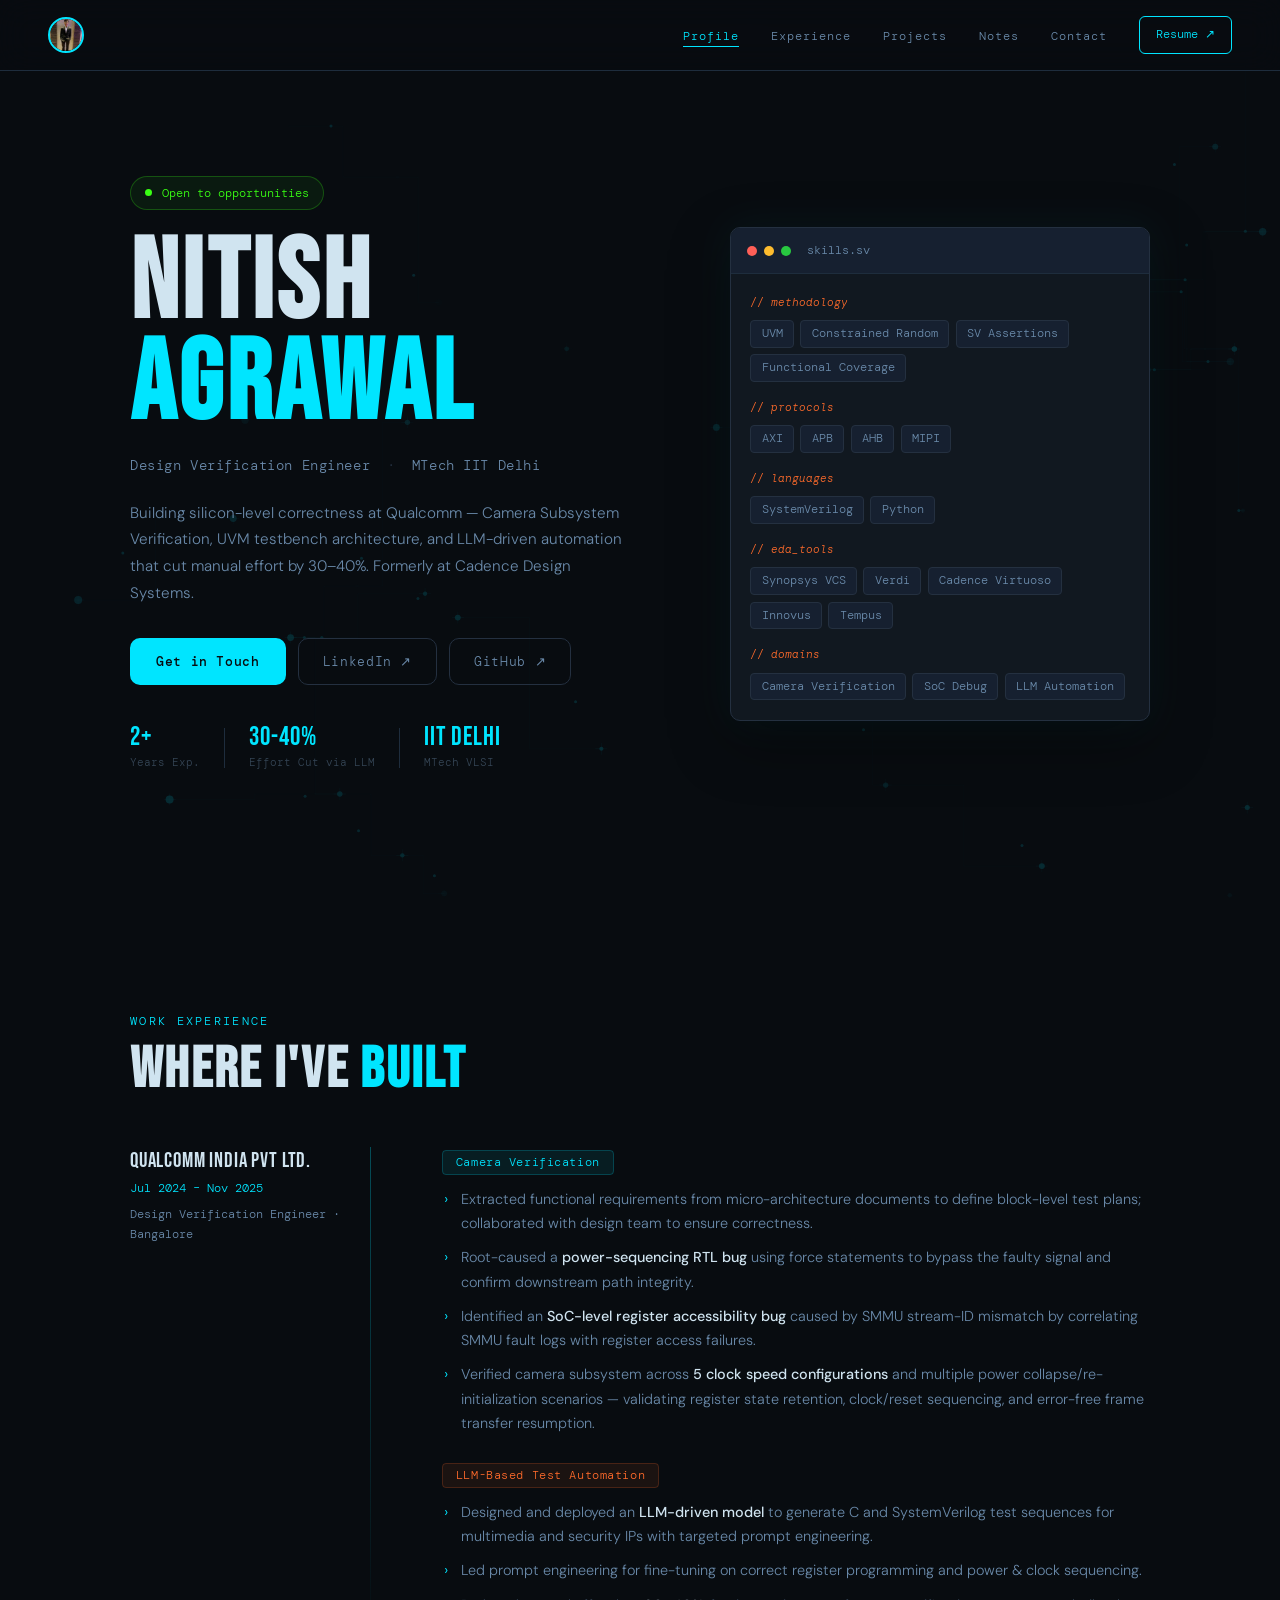
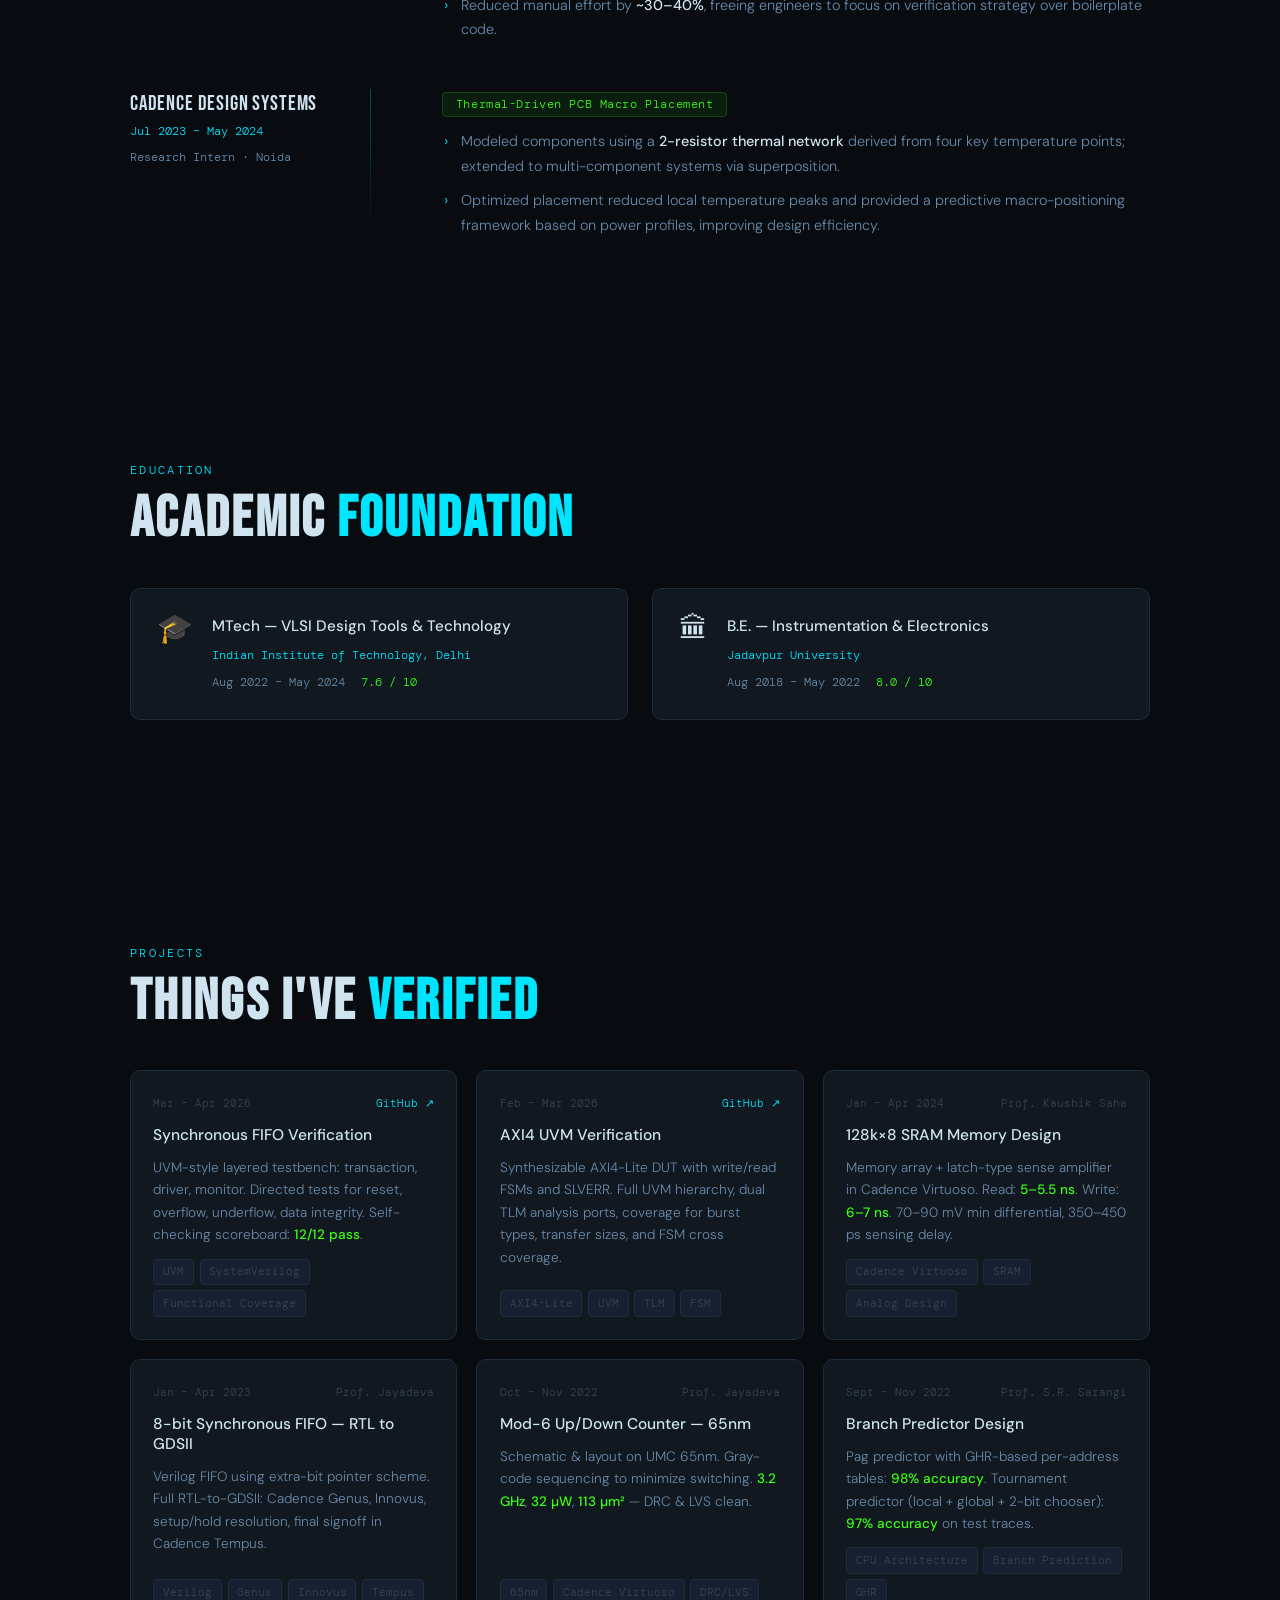
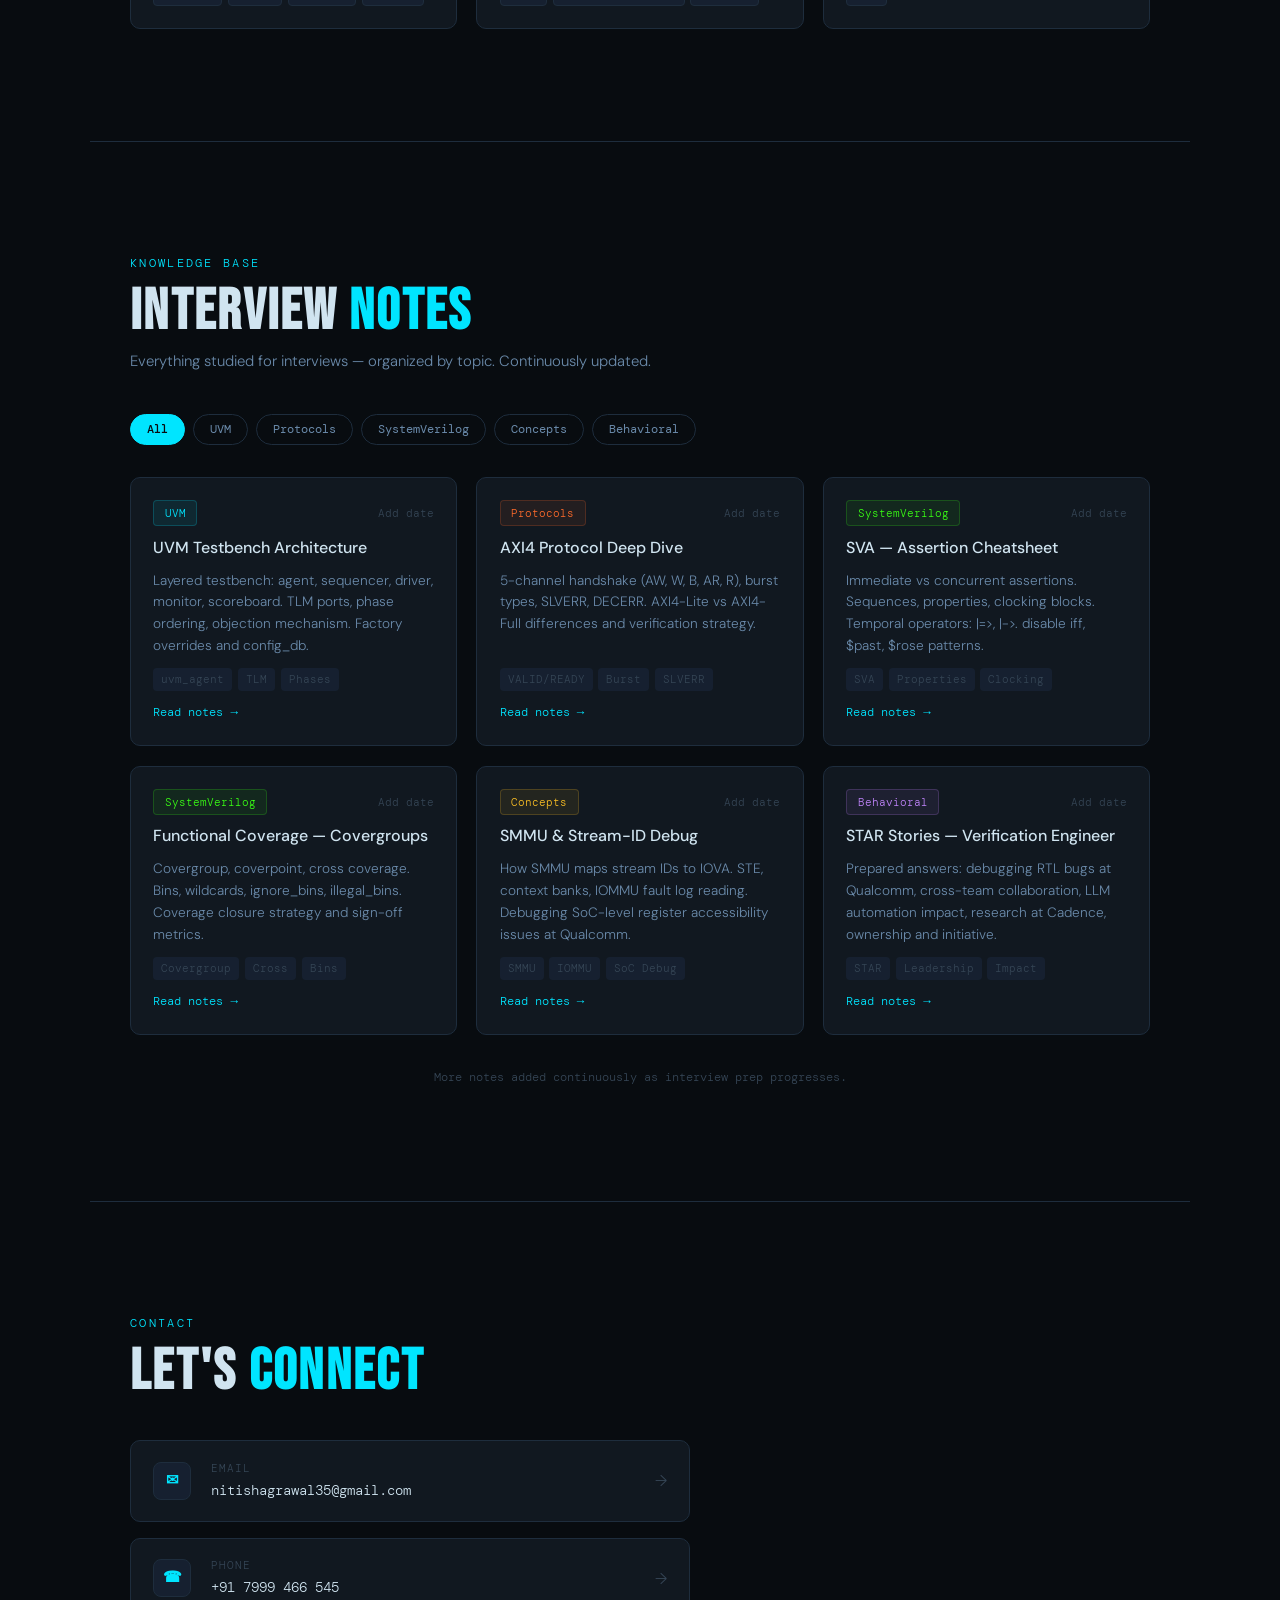
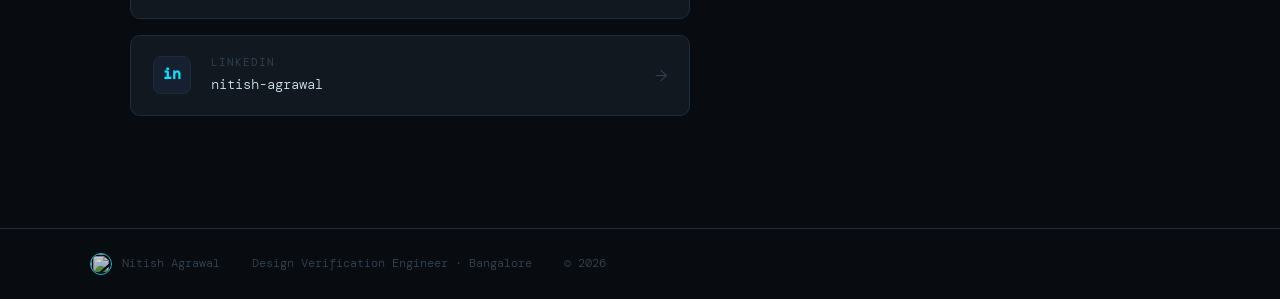
==== commit 1e081834: "Profile pic changes" ====
--- a/index.html
+++ b/index.html
@@ -15,7 +15,7 @@
   <nav id="mainNav">
     <div class="nav-logo">
       <a href="#profile" class="nav-avatar-link">
-        <img src="images/profile.jpg" alt="Nitish Agrawal" class="nav-avatar-img" />
+        <img src="profile.jpg" alt="Nitish Agrawal" class="nav-avatar-img" />
       </a>
     </div>
     <ul class="nav-links">
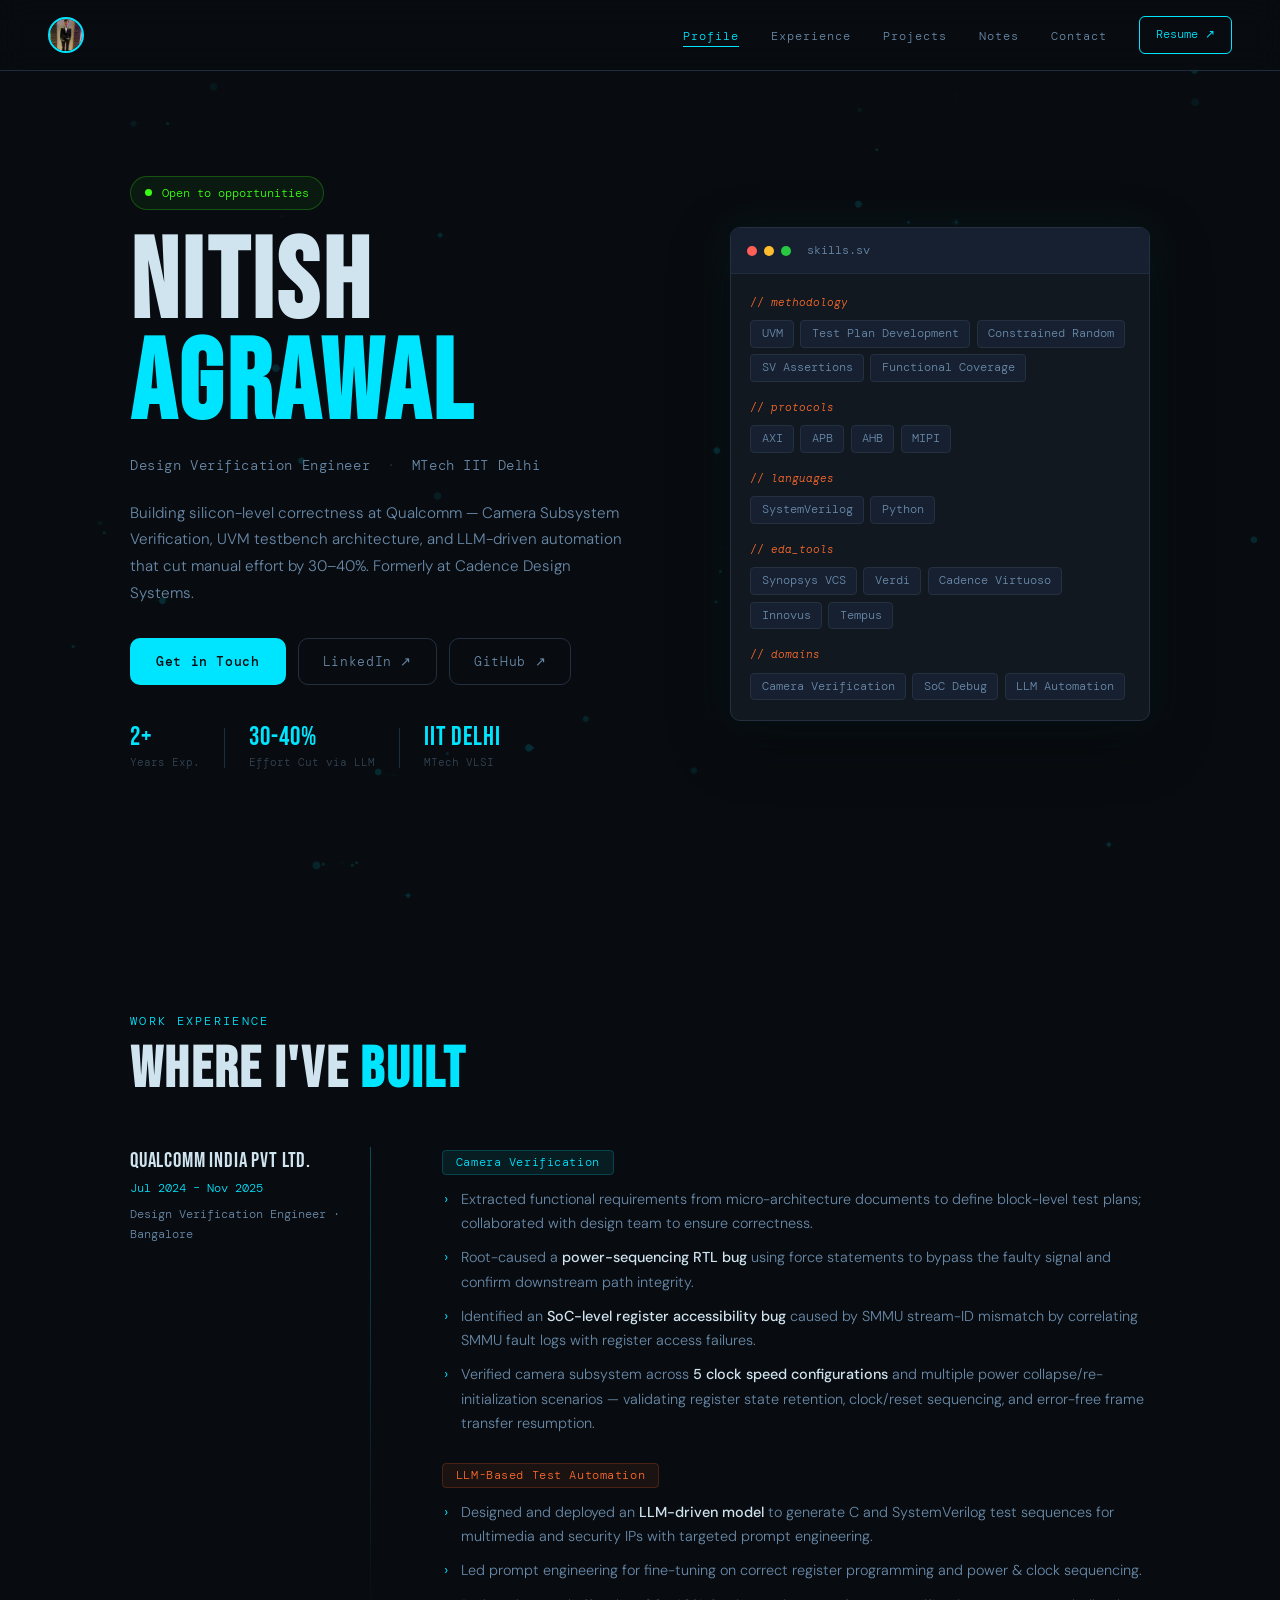
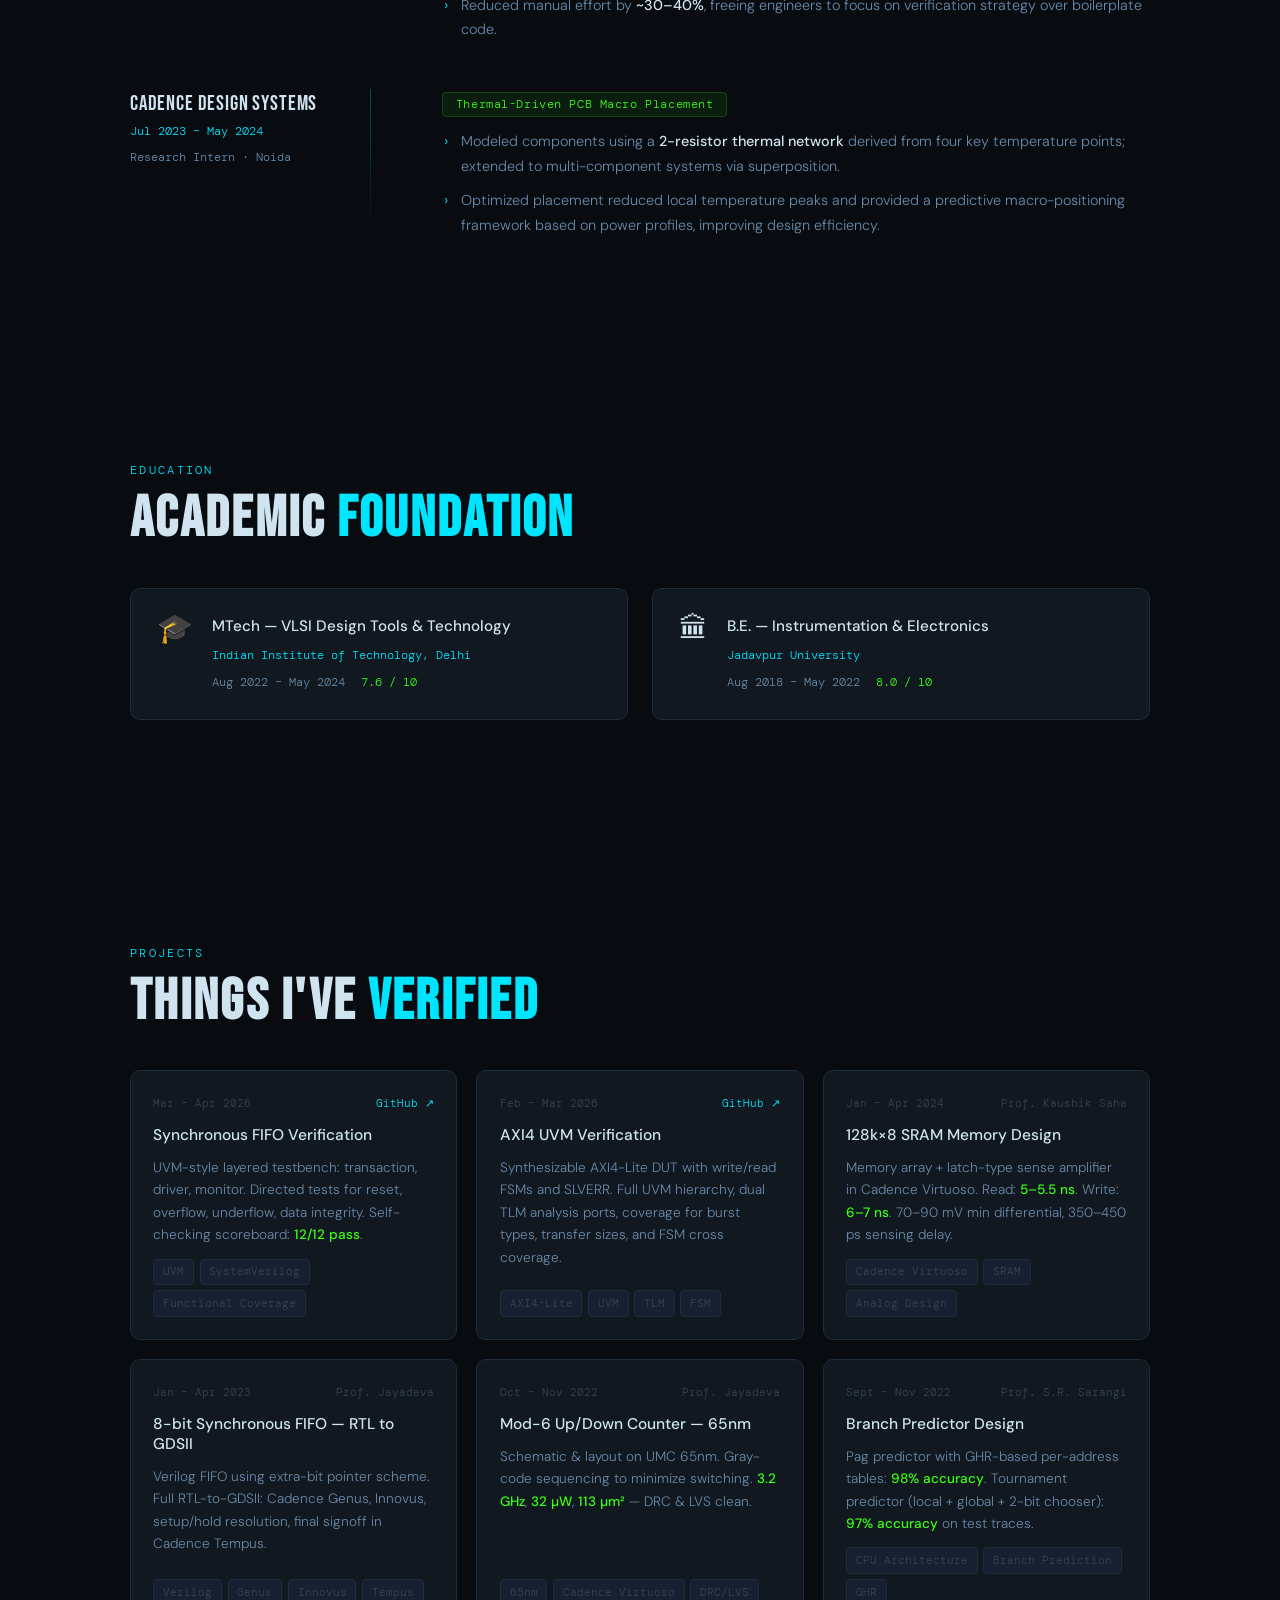
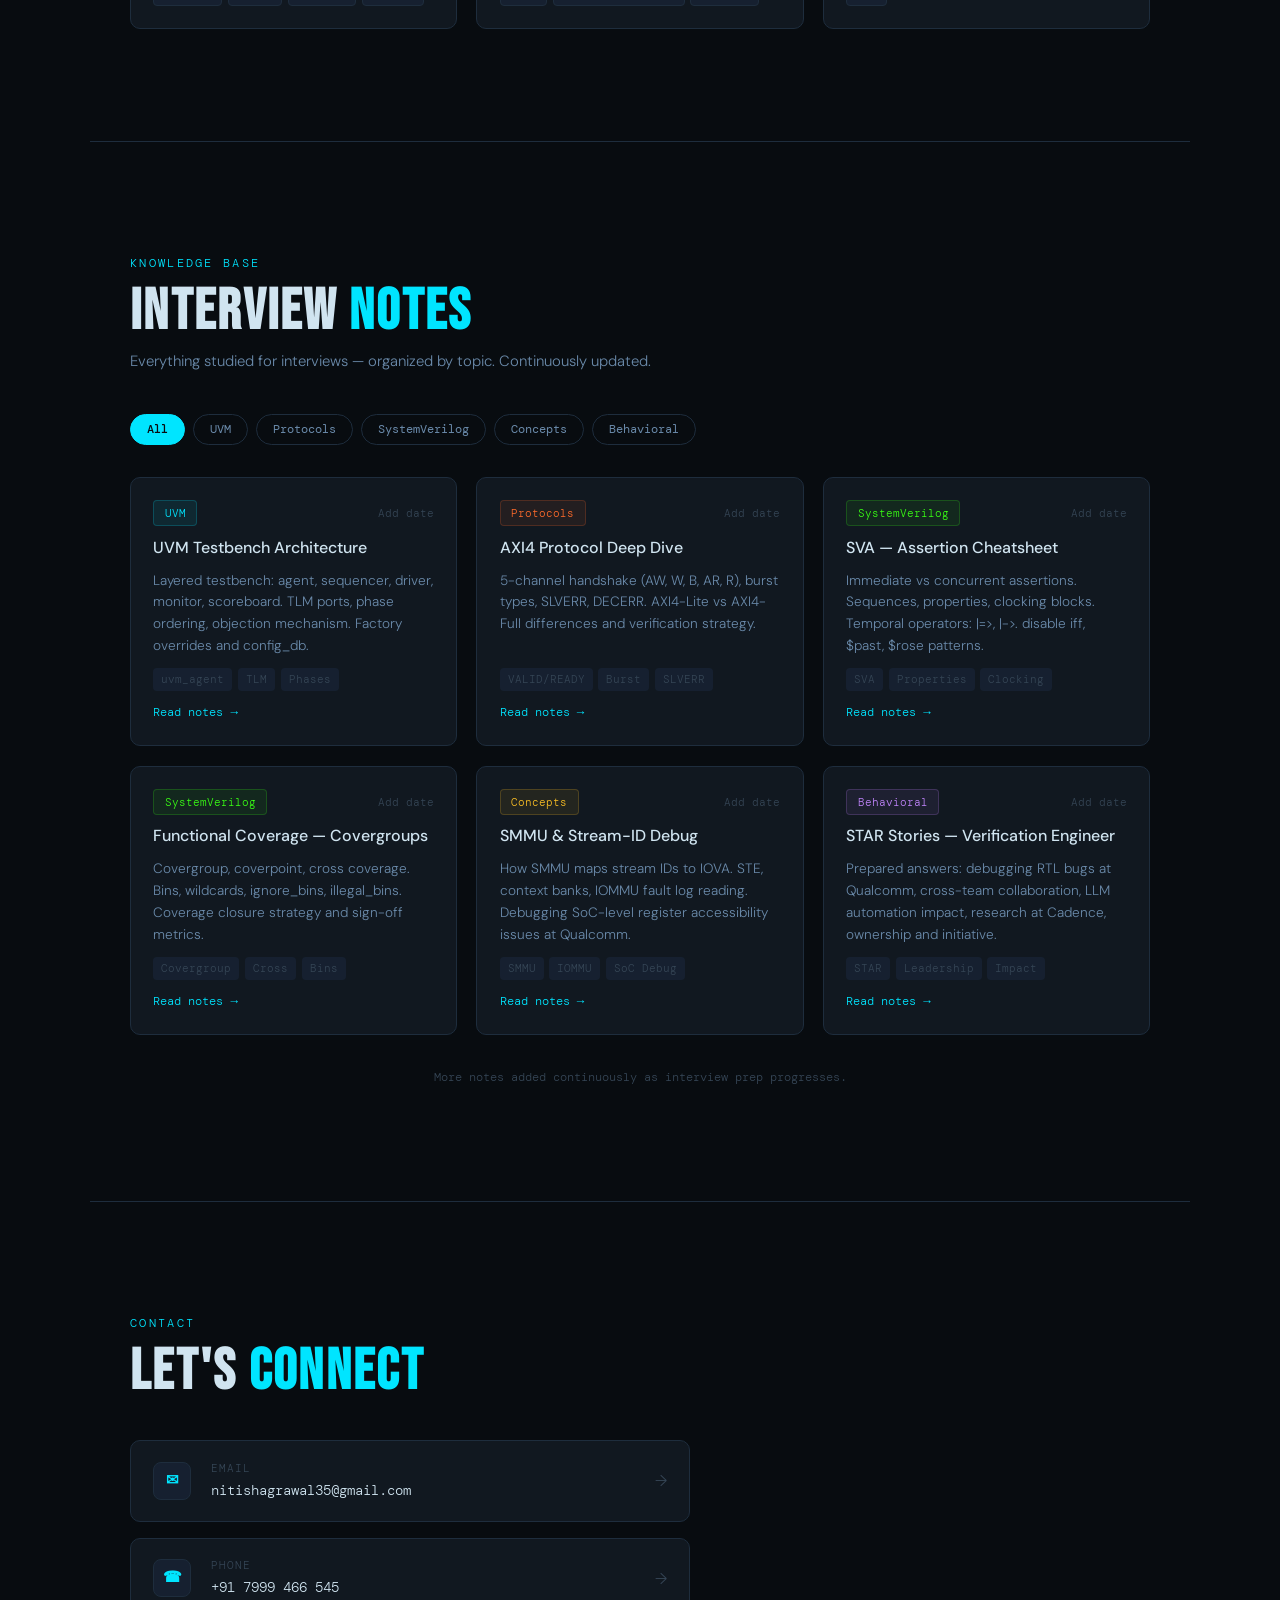
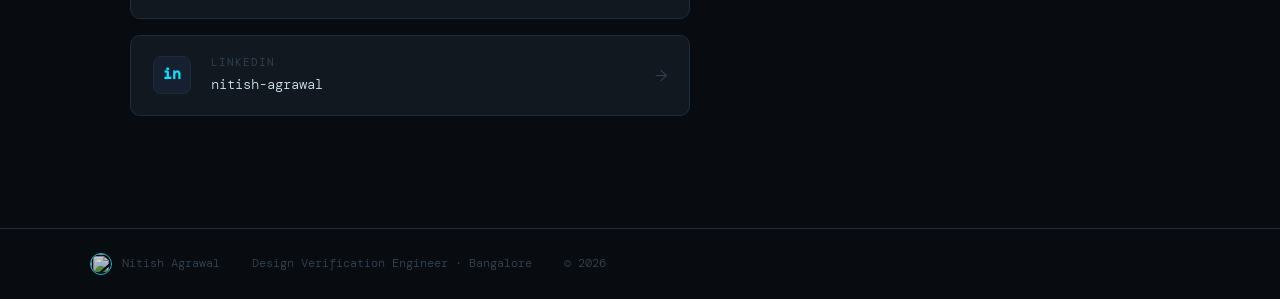
==== commit 5ce72e4d: "TestPlanDevelopment" ====
--- a/index.html
+++ b/index.html
@@ -66,7 +66,7 @@
           <div class="tc-body">
             <div class="tc-section">
               <span class="tc-key">// methodology</span>
-              <div class="tc-vals"><span>UVM</span><span>Constrained Random</span><span>SV Assertions</span><span>Functional Coverage</span></div>
+              <div class="tc-vals"><span>UVM</span><span>Test Plan Development</span><span>Constrained Random</span><span>SV Assertions</span><span>Functional Coverage</span></div>
             </div>
             <div class="tc-section">
               <span class="tc-key">// protocols</span>
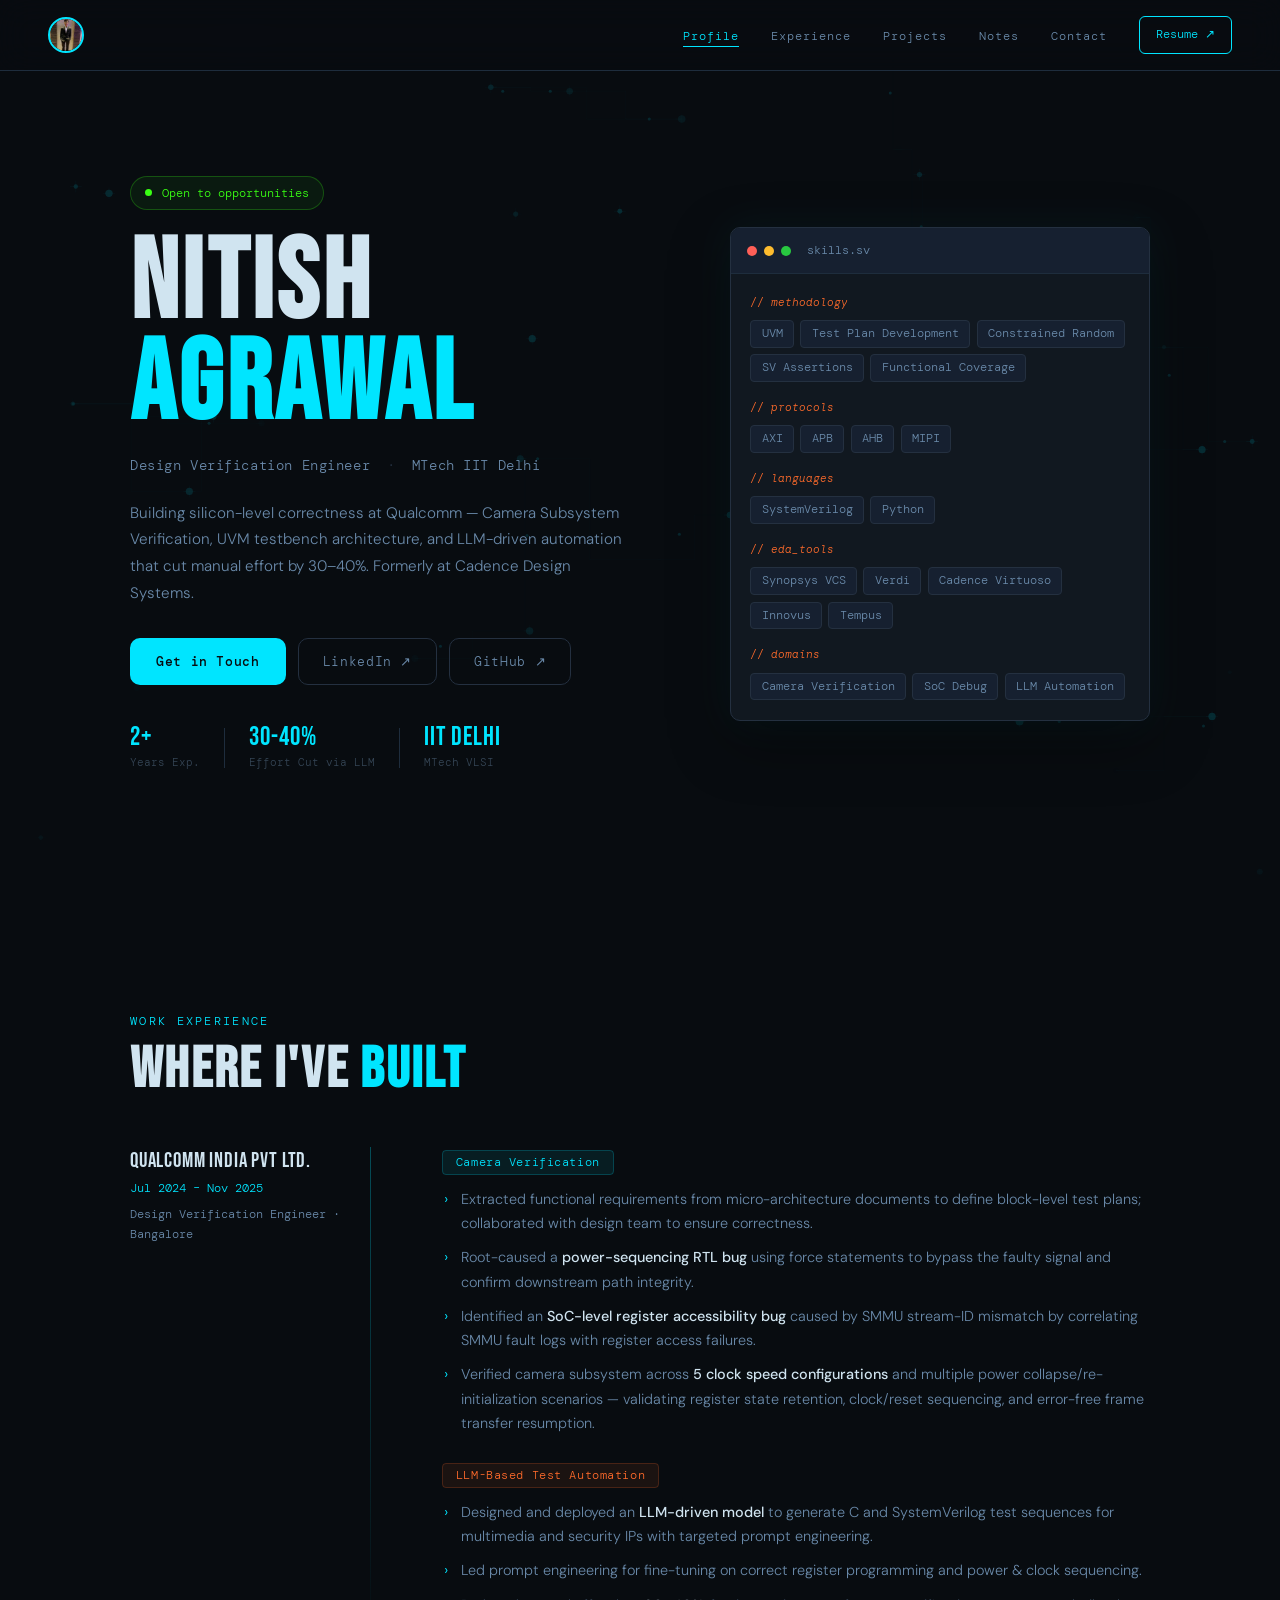
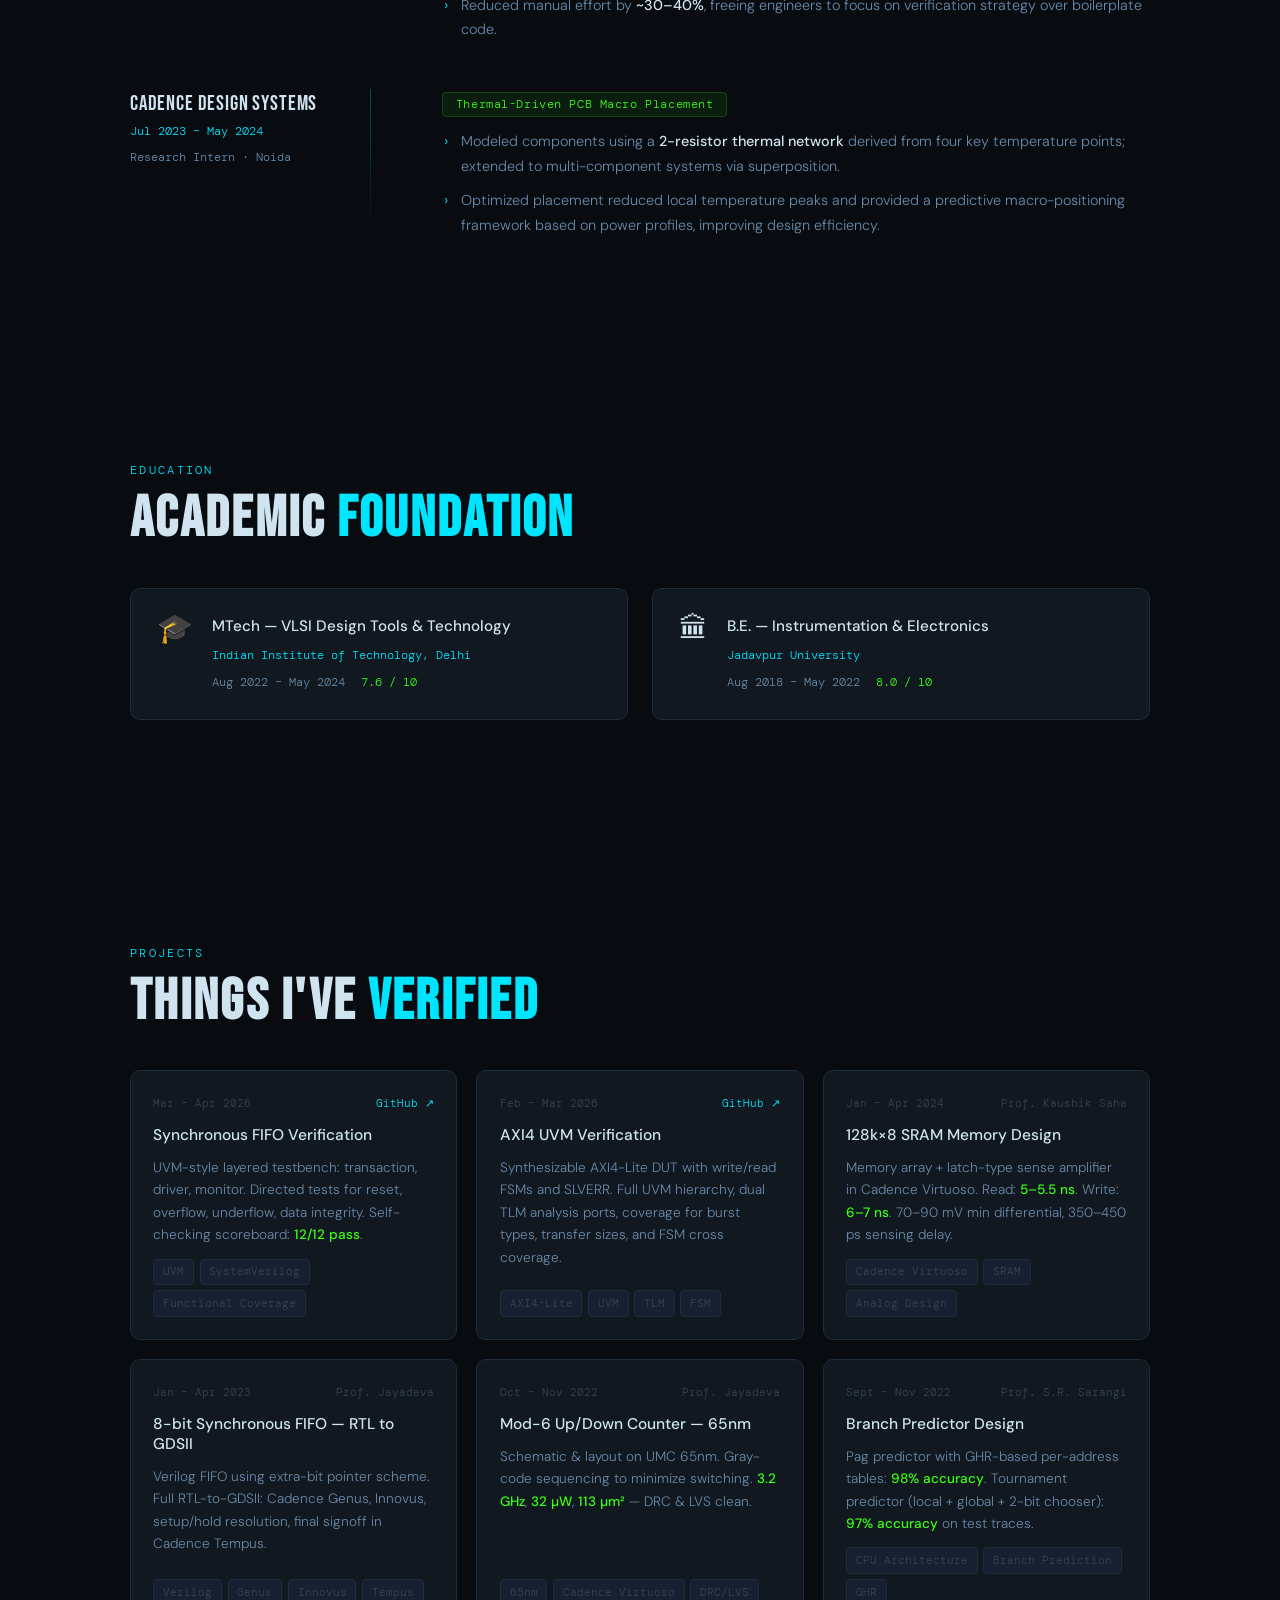
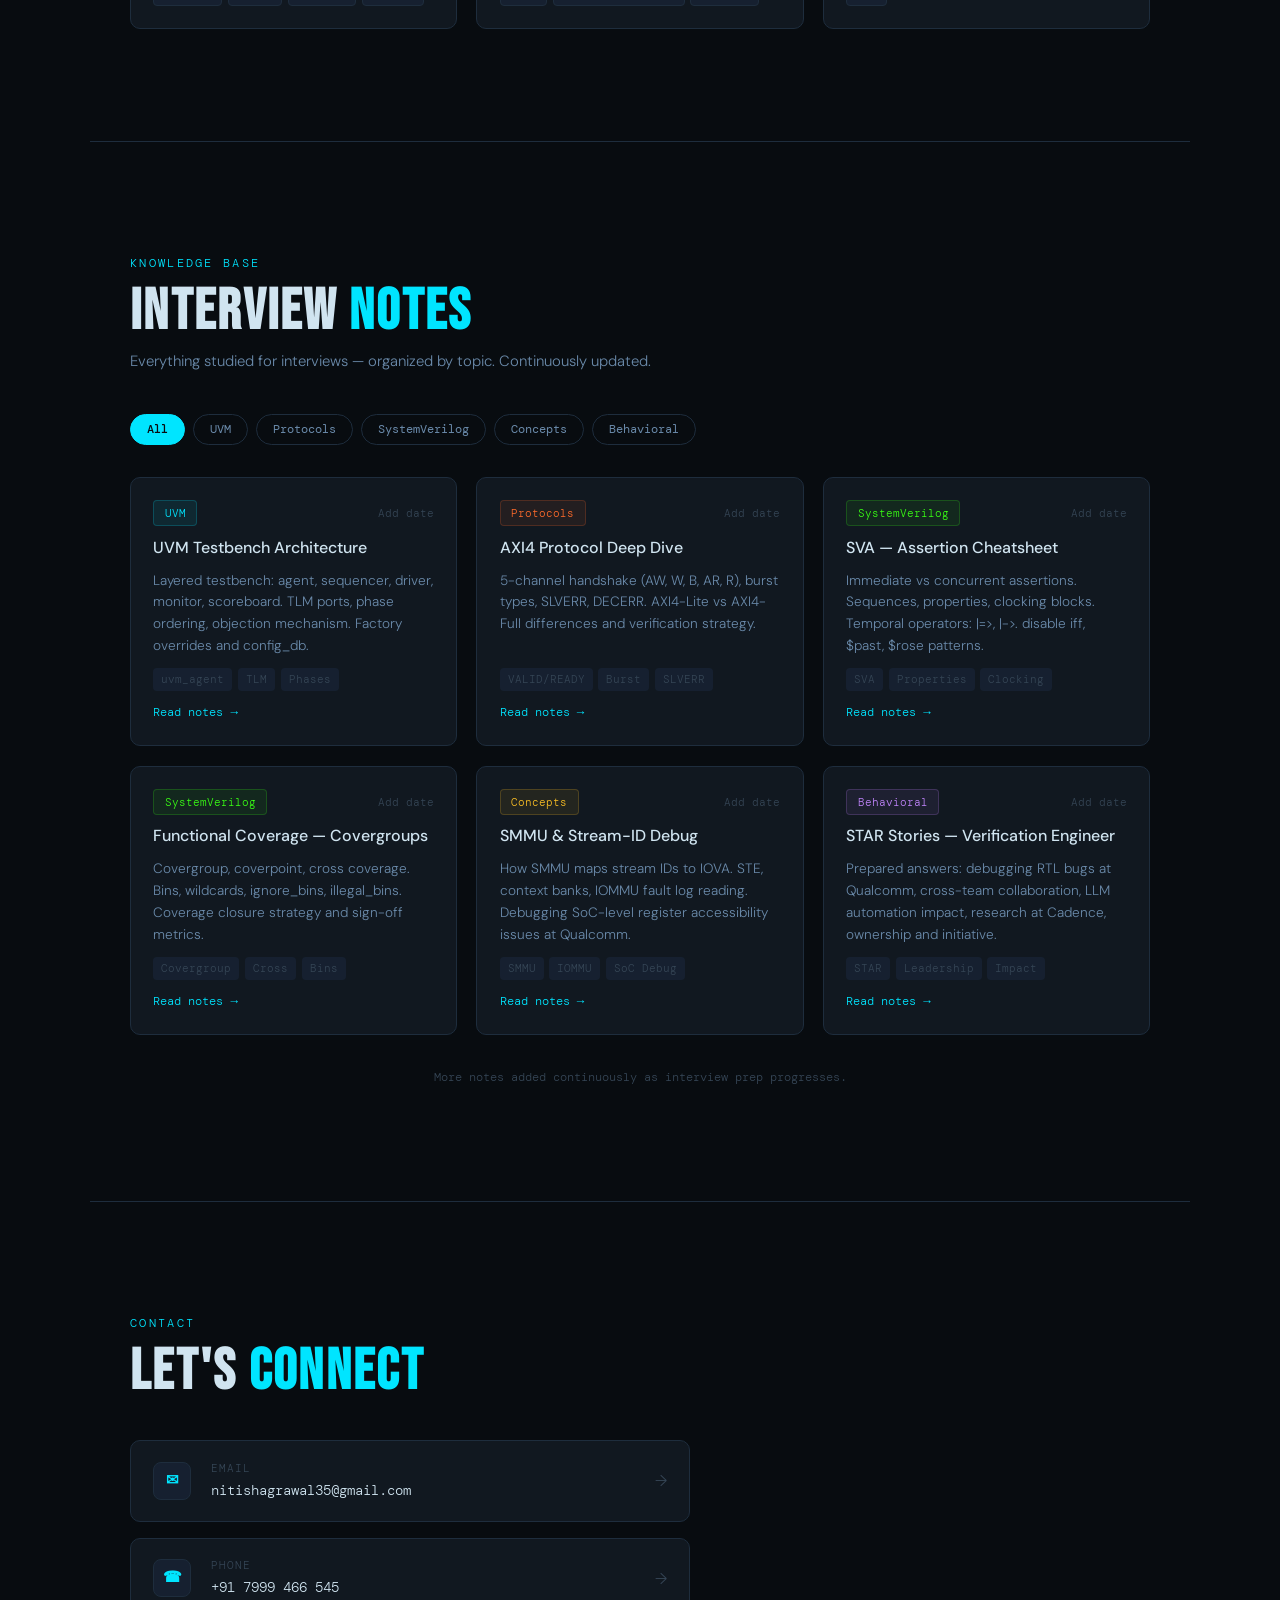
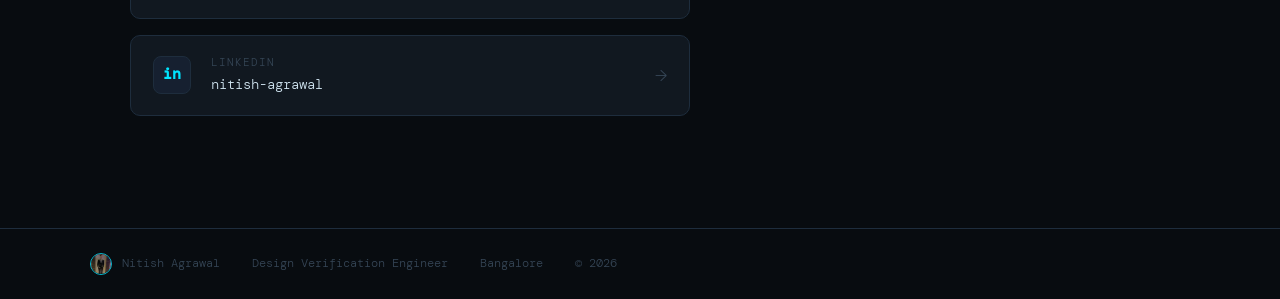
==== commit 312d4e33: "changes in original" ====
--- a/index.html
+++ b/index.html
@@ -312,8 +312,9 @@
 
   <footer>
     <div class="footer-inner">
-      <span style="display:flex;align-items:center;gap:0.6rem;"><img src="images/profile.jpg" alt="" style="width:22px;height:22px;border-radius:50%;object-fit:cover;border:1px solid var(--accent);opacity:0.8;" /> Nitish Agrawal</span>
-      <span>Design Verification Engineer · Bangalore</span>
+      <span style="display:flex;align-items:center;gap:0.6rem;"><img src="profile.jpg" alt="" style="width:22px;height:22px;border-radius:50%;object-fit:cover;border:1px solid var(--accent);opacity:0.8;" /> Nitish Agrawal</span>
+      <span>Design Verification Engineer </span>
+      <span>Bangalore</span>
       <span id="year"></span>
     </div>
   </footer>
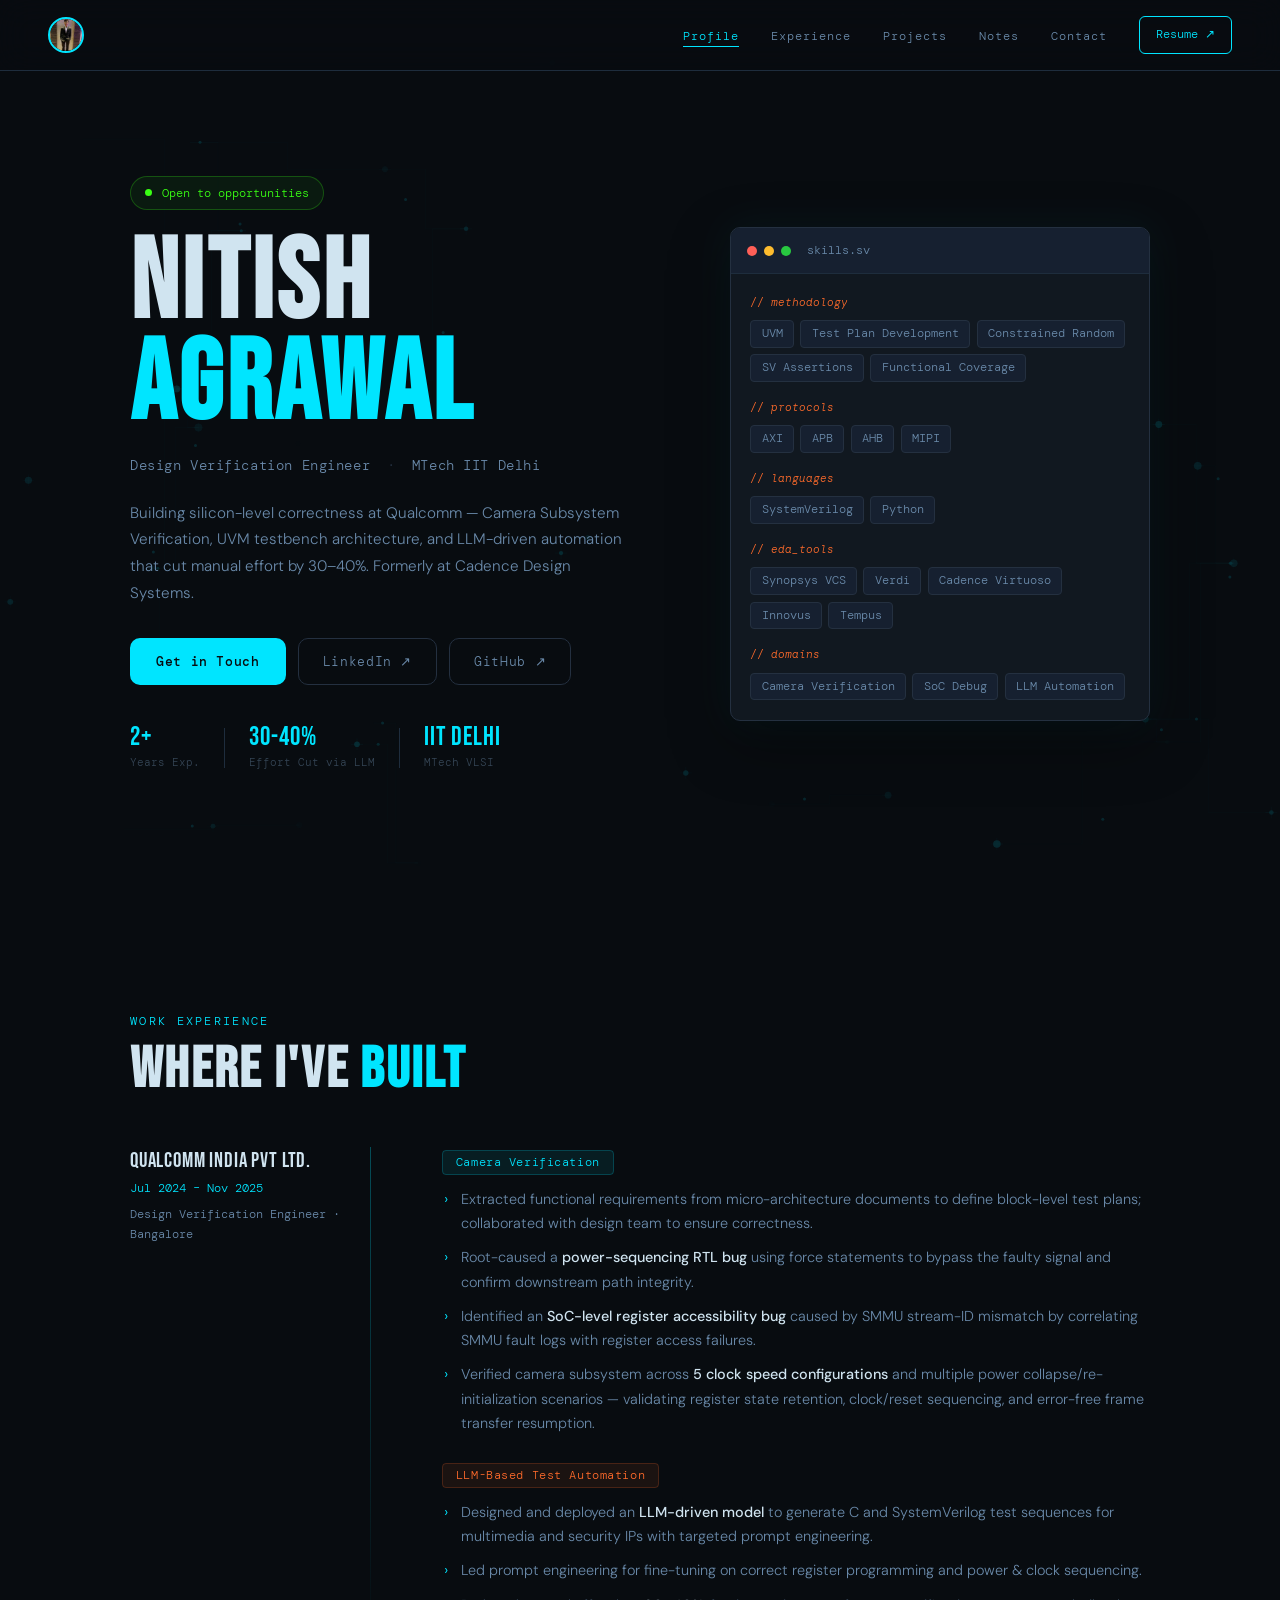
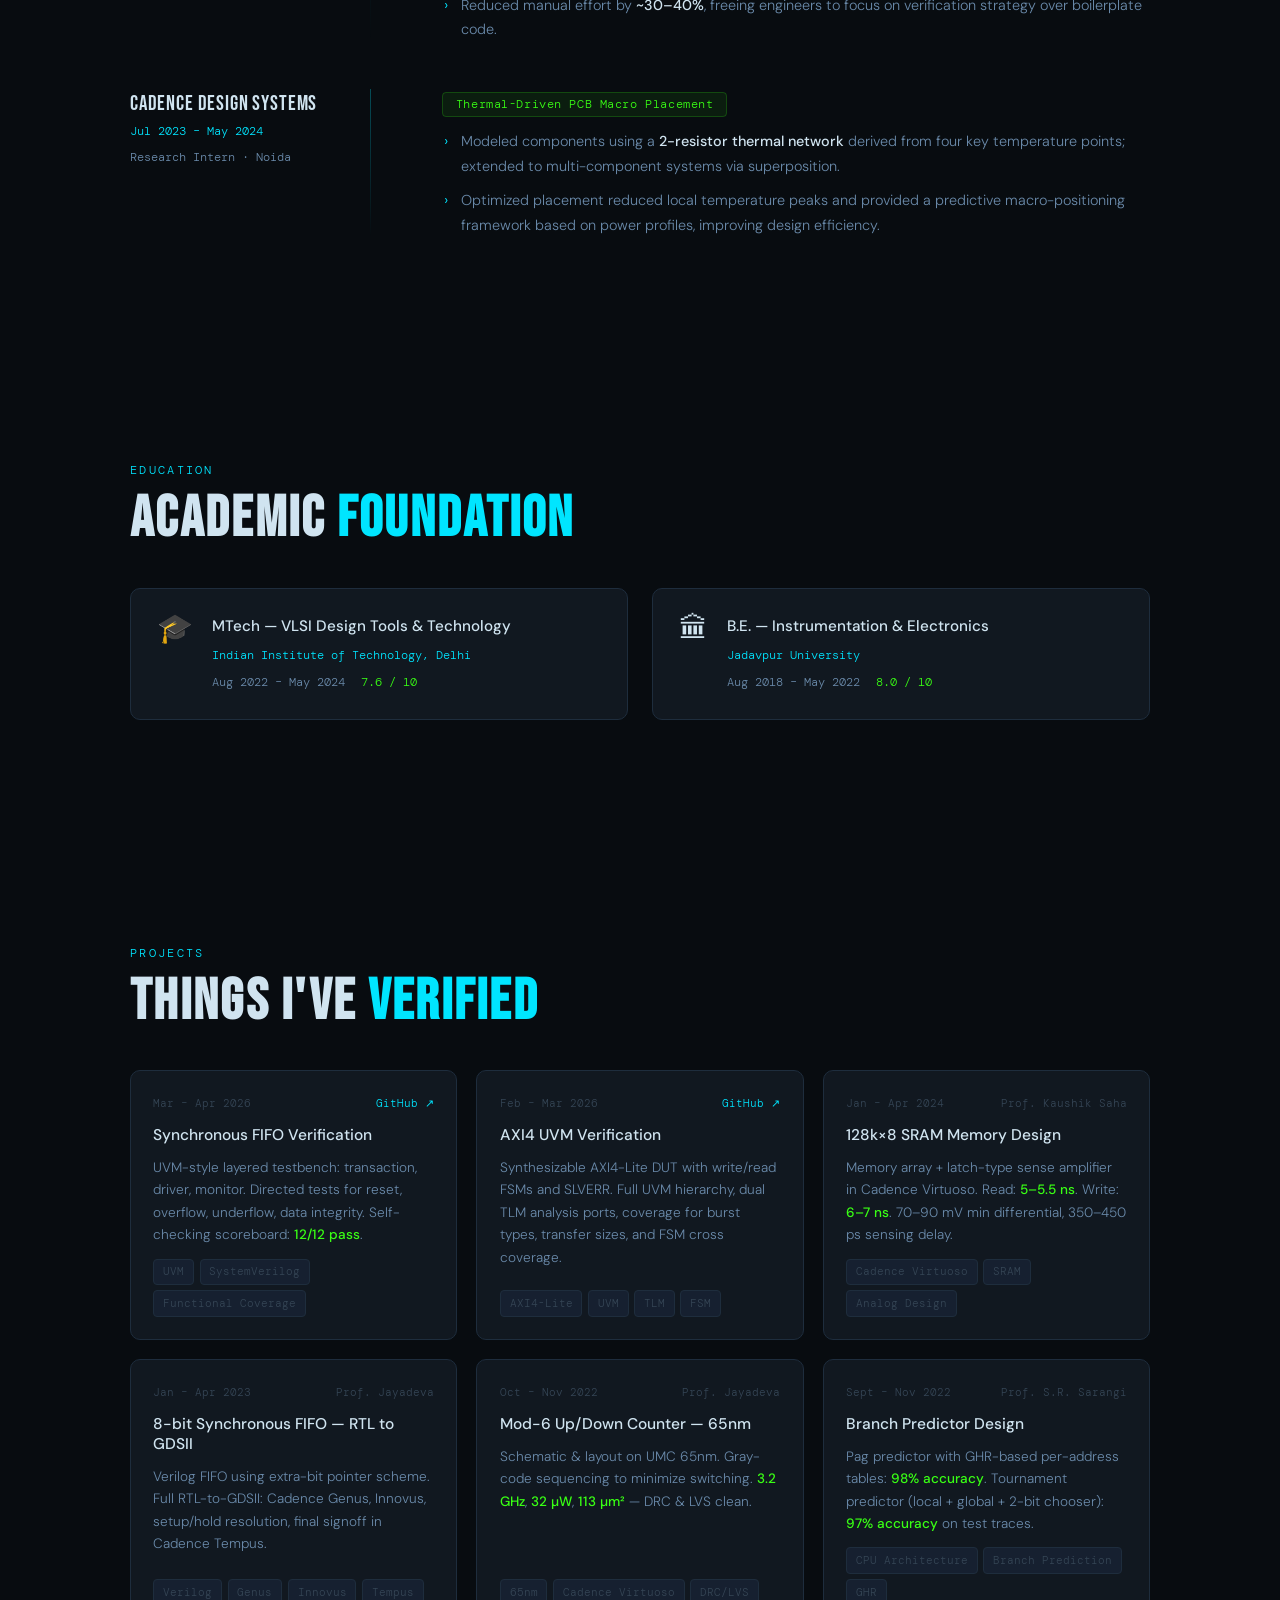
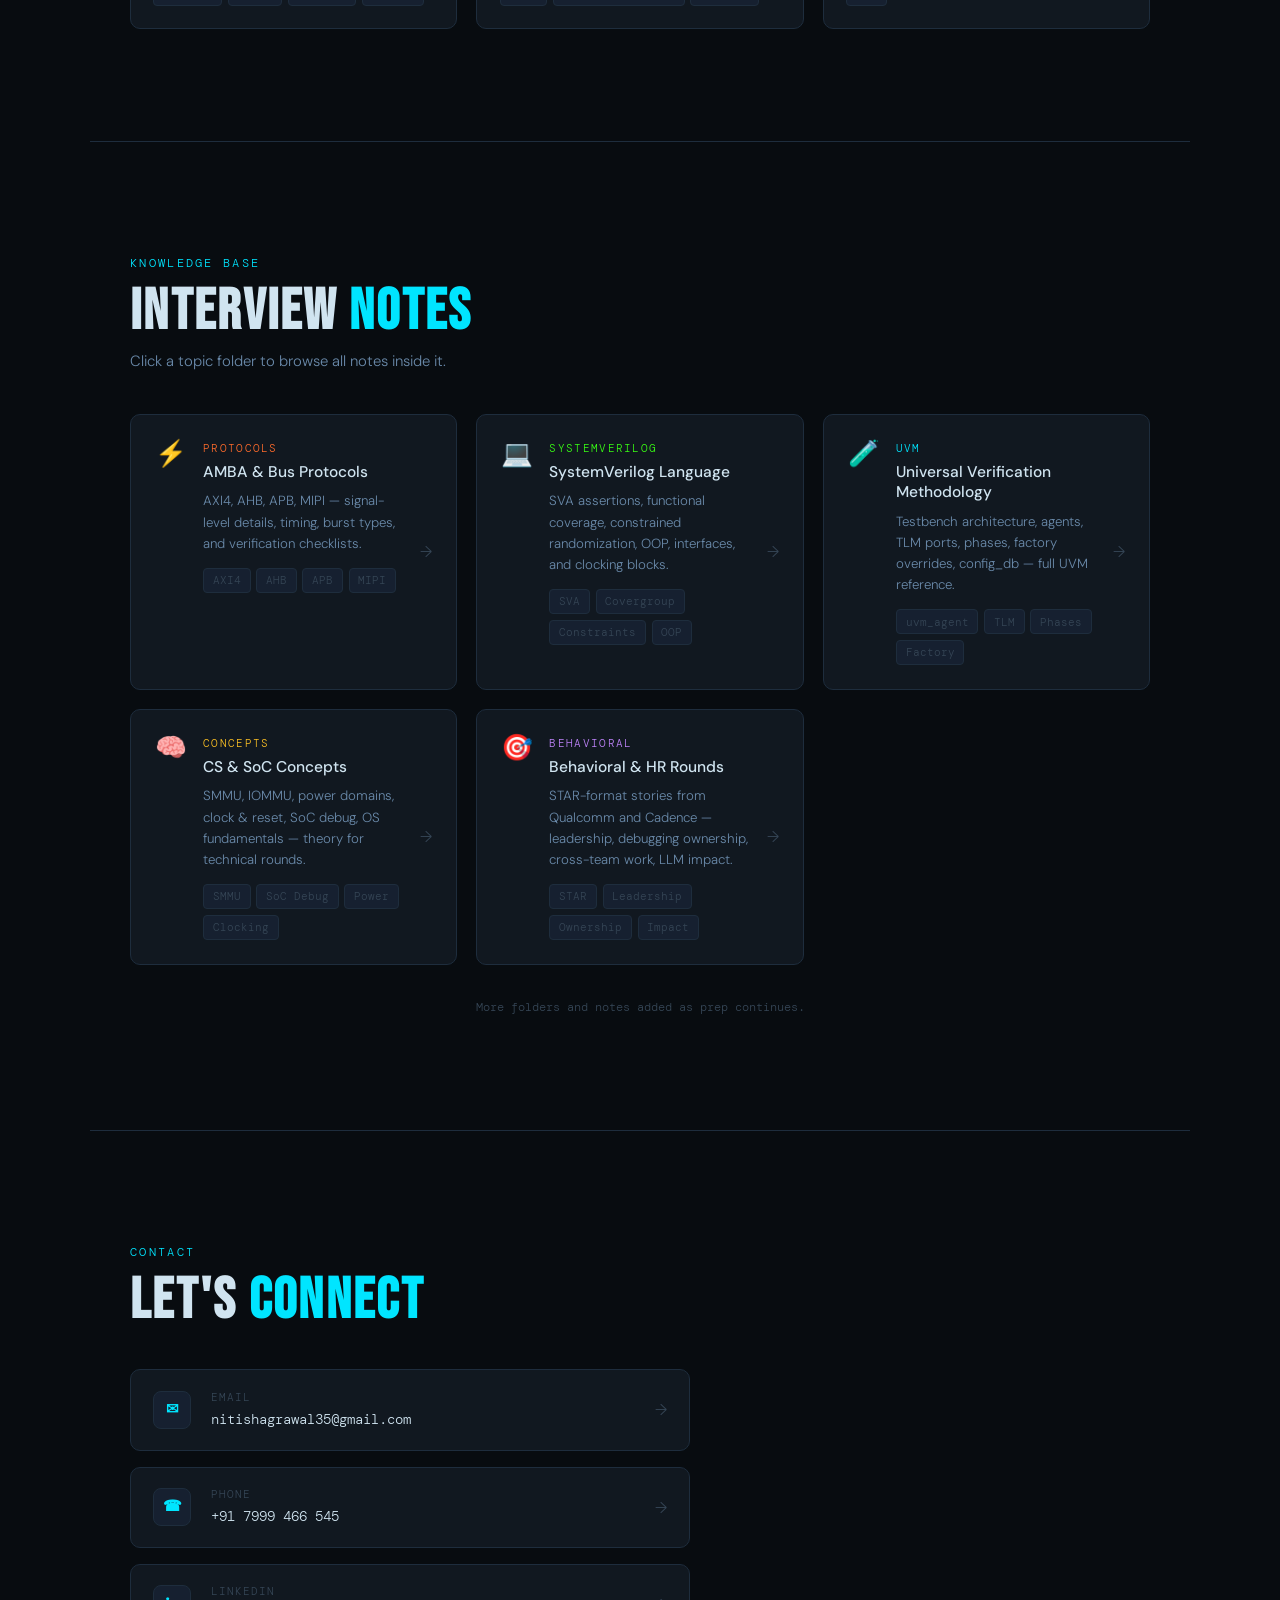
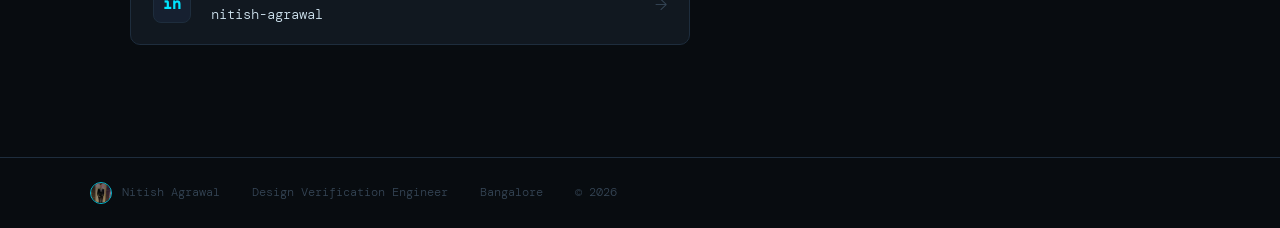
==== commit c514b974: "adding notes" ====
--- a/index.html
+++ b/index.html
@@ -222,69 +222,81 @@
   <section id="notes" class="section notes-section">
     <div class="section-label">Knowledge Base</div>
     <h2 class="section-title">Interview <em>Notes</em></h2>
-    <p class="section-sub">Everything studied for interviews — organized by topic. Continuously updated.</p>
-
-    <div class="filter-bar">
-      <button class="filter-btn active" onclick="filterNotes('all', this)">All</button>
-      <button class="filter-btn" onclick="filterNotes('uvm', this)">UVM</button>
-      <button class="filter-btn" onclick="filterNotes('protocols', this)">Protocols</button>
-      <button class="filter-btn" onclick="filterNotes('sv', this)">SystemVerilog</button>
-      <button class="filter-btn" onclick="filterNotes('concepts', this)">Concepts</button>
-      <button class="filter-btn" onclick="filterNotes('behavioral', this)">Behavioral</button>
-    </div>
-
-    <div class="notes-grid" id="notesGrid">
-
-      <article class="note-card reveal" data-topic="uvm">
-        <div class="card-top"><span class="card-topic uvm">UVM</span><span class="card-date">Add date</span></div>
-        <h3 class="card-title">UVM Testbench Architecture</h3>
-        <p class="card-summary">Layered testbench: agent, sequencer, driver, monitor, scoreboard. TLM ports, phase ordering, objection mechanism. Factory overrides and config_db.</p>
-        <div class="card-tags"><span>uvm_agent</span><span>TLM</span><span>Phases</span></div>
-        <a href="notes/uvm-architecture.html" class="card-link">Read notes →</a>
-      </article>
-
-      <article class="note-card reveal" data-topic="protocols">
-        <div class="card-top"><span class="card-topic protocols">Protocols</span><span class="card-date">Add date</span></div>
-        <h3 class="card-title">AXI4 Protocol Deep Dive</h3>
-        <p class="card-summary">5-channel handshake (AW, W, B, AR, R), burst types, SLVERR, DECERR. AXI4-Lite vs AXI4-Full differences and verification strategy.</p>
-        <div class="card-tags"><span>VALID/READY</span><span>Burst</span><span>SLVERR</span></div>
-        <a href="notes/axi4-protocol.html" class="card-link">Read notes →</a>
-      </article>
-
-      <article class="note-card reveal" data-topic="sv">
-        <div class="card-top"><span class="card-topic sv">SystemVerilog</span><span class="card-date">Add date</span></div>
-        <h3 class="card-title">SVA — Assertion Cheatsheet</h3>
-        <p class="card-summary">Immediate vs concurrent assertions. Sequences, properties, clocking blocks. Temporal operators: |=&gt;, |-&gt;. disable iff, $past, $rose patterns.</p>
-        <div class="card-tags"><span>SVA</span><span>Properties</span><span>Clocking</span></div>
-        <a href="notes/sva-cheatsheet.html" class="card-link">Read notes →</a>
-      </article>
-
-      <article class="note-card reveal" data-topic="sv">
-        <div class="card-top"><span class="card-topic sv">SystemVerilog</span><span class="card-date">Add date</span></div>
-        <h3 class="card-title">Functional Coverage — Covergroups</h3>
-        <p class="card-summary">Covergroup, coverpoint, cross coverage. Bins, wildcards, ignore_bins, illegal_bins. Coverage closure strategy and sign-off metrics.</p>
-        <div class="card-tags"><span>Covergroup</span><span>Cross</span><span>Bins</span></div>
-        <a href="notes/functional-coverage.html" class="card-link">Read notes →</a>
-      </article>
-
-      <article class="note-card reveal" data-topic="concepts">
-        <div class="card-top"><span class="card-topic concepts">Concepts</span><span class="card-date">Add date</span></div>
-        <h3 class="card-title">SMMU &amp; Stream-ID Debug</h3>
-        <p class="card-summary">How SMMU maps stream IDs to IOVA. STE, context banks, IOMMU fault log reading. Debugging SoC-level register accessibility issues at Qualcomm.</p>
-        <div class="card-tags"><span>SMMU</span><span>IOMMU</span><span>SoC Debug</span></div>
-        <a href="notes/smmu-concepts.html" class="card-link">Read notes →</a>
-      </article>
-
-      <article class="note-card reveal" data-topic="behavioral">
-        <div class="card-top"><span class="card-topic behavioral">Behavioral</span><span class="card-date">Add date</span></div>
-        <h3 class="card-title">STAR Stories — Verification Engineer</h3>
-        <p class="card-summary">Prepared answers: debugging RTL bugs at Qualcomm, cross-team collaboration, LLM automation impact, research at Cadence, ownership and initiative.</p>
-        <div class="card-tags"><span>STAR</span><span>Leadership</span><span>Impact</span></div>
-        <a href="notes/star-stories.html" class="card-link">Read notes →</a>
-      </article>
-
-    </div>
-    <p class="notes-cta">More notes added continuously as interview prep progresses.</p>
+    <p class="section-sub">Click a topic folder to browse all notes inside it.</p>
+
+    <!-- =====================================================
+      FOLDER CARDS
+      To add a new topic folder:
+        1. Copy one <a class="folder-card"> block below
+        2. Change: href, folder-color style, folder-icon,
+                   folder-topic, folder-name, folder-desc, pills
+        3. Create the matching notes/FOLDERNAME/index.html
+        4. git add . && git commit && git push
+    ===================================================== -->
+    <div class="folder-grid">
+
+      <a href="notes/protocols/index.html" class="folder-card reveal">
+        <div class="folder-stripe" style="background:var(--accent2);"></div>
+        <div class="folder-icon">⚡</div>
+        <div class="folder-body">
+          <span class="folder-topic" style="color:var(--accent2);">Protocols</span>
+          <h3 class="folder-name">AMBA &amp; Bus Protocols</h3>
+          <p class="folder-desc">AXI4, AHB, APB, MIPI — signal-level details, timing, burst types, and verification checklists.</p>
+          <div class="folder-pills"><span>AXI4</span><span>AHB</span><span>APB</span><span>MIPI</span></div>
+        </div>
+        <span class="folder-arrow">→</span>
+      </a>
+
+      <a href="notes/systemverilog/index.html" class="folder-card reveal">
+        <div class="folder-stripe" style="background:var(--accent3);"></div>
+        <div class="folder-icon">💻</div>
+        <div class="folder-body">
+          <span class="folder-topic" style="color:var(--accent3);">SystemVerilog</span>
+          <h3 class="folder-name">SystemVerilog Language</h3>
+          <p class="folder-desc">SVA assertions, functional coverage, constrained randomization, OOP, interfaces, and clocking blocks.</p>
+          <div class="folder-pills"><span>SVA</span><span>Covergroup</span><span>Constraints</span><span>OOP</span></div>
+        </div>
+        <span class="folder-arrow">→</span>
+      </a>
+
+      <a href="notes/uvm/index.html" class="folder-card reveal">
+        <div class="folder-stripe" style="background:var(--accent);"></div>
+        <div class="folder-icon">🧪</div>
+        <div class="folder-body">
+          <span class="folder-topic" style="color:var(--accent);">UVM</span>
+          <h3 class="folder-name">Universal Verification Methodology</h3>
+          <p class="folder-desc">Testbench architecture, agents, TLM ports, phases, factory overrides, config_db — full UVM reference.</p>
+          <div class="folder-pills"><span>uvm_agent</span><span>TLM</span><span>Phases</span><span>Factory</span></div>
+        </div>
+        <span class="folder-arrow">→</span>
+      </a>
+
+      <a href="notes/concepts/index.html" class="folder-card reveal">
+        <div class="folder-stripe" style="background:#fbbf24;"></div>
+        <div class="folder-icon">🧠</div>
+        <div class="folder-body">
+          <span class="folder-topic" style="color:#fbbf24;">Concepts</span>
+          <h3 class="folder-name">CS &amp; SoC Concepts</h3>
+          <p class="folder-desc">SMMU, IOMMU, power domains, clock &amp; reset, SoC debug, OS fundamentals — theory for technical rounds.</p>
+          <div class="folder-pills"><span>SMMU</span><span>SoC Debug</span><span>Power</span><span>Clocking</span></div>
+        </div>
+        <span class="folder-arrow">→</span>
+      </a>
+
+      <a href="notes/behavioral/index.html" class="folder-card reveal">
+        <div class="folder-stripe" style="background:#c084fc;"></div>
+        <div class="folder-icon">🎯</div>
+        <div class="folder-body">
+          <span class="folder-topic" style="color:#c084fc;">Behavioral</span>
+          <h3 class="folder-name">Behavioral &amp; HR Rounds</h3>
+          <p class="folder-desc">STAR-format stories from Qualcomm and Cadence — leadership, debugging ownership, cross-team work, LLM impact.</p>
+          <div class="folder-pills"><span>STAR</span><span>Leadership</span><span>Ownership</span><span>Impact</span></div>
+        </div>
+        <span class="folder-arrow">→</span>
+      </a>
+
+    </div>
+    <p class="notes-cta">More folders and notes added as prep continues.</p>
   </section>
 
   <!-- CONTACT -->
--- a/style.css
+++ b/style.css
@@ -459,68 +459,94 @@
 }
 
 /* ============================================
-   NOTES
+   NOTES — FOLDER CARDS (index.html)
    ============================================ */
 .notes-section { border-top: 1px solid var(--border); }
-
-.filter-bar { display: flex; flex-wrap: wrap; gap: 0.5rem; margin-bottom: 2rem; }
-.filter-btn {
-  font-family: var(--font-mono);
-  font-size: 0.75rem;
-  padding: 0.4rem 1rem;
-  border-radius: 100px;
-  border: 1px solid var(--border);
-  background: transparent;
-  color: var(--text-muted);
-  cursor: pointer;
-  transition: all var(--tr);
-}
-.filter-btn:hover { border-color: var(--accent); color: var(--accent); }
-.filter-btn.active { background: var(--accent); border-color: var(--accent); color: var(--bg); font-weight: 500; }
-
-.notes-grid {
+.notes-cta { font-family: var(--font-mono); font-size: 0.78rem; color: var(--text-dim); margin-top: 2rem; text-align: center; }
+
+.folder-grid {
   display: grid;
-  grid-template-columns: repeat(auto-fill, minmax(300px, 1fr));
+  grid-template-columns: repeat(auto-fill, minmax(320px, 1fr));
   gap: 1.2rem;
-}
-
-.note-card {
+  margin-top: 2.5rem;
+}
+
+.folder-card {
+  position: relative;
+  display: flex;
+  align-items: flex-start;
+  gap: 1rem;
   background: var(--surface);
   border: 1px solid var(--border);
   border-radius: var(--radius);
-  padding: 1.4rem;
-  display: flex;
-  flex-direction: column;
-  gap: 0.7rem;
-  transition: all var(--tr);
-}
-.note-card:hover { border-color: var(--border2); transform: translateY(-2px); box-shadow: 0 8px 30px rgba(0,0,0,0.3); }
-.note-card.hidden { display: none; }
-
-.card-top { display: flex; justify-content: space-between; align-items: center; }
-.card-topic {
+  padding: 1.5rem;
+  text-decoration: none;
+  color: inherit;
+  overflow: hidden;
+  transition: border-color var(--tr), transform var(--tr), box-shadow var(--tr);
+}
+.folder-card:hover {
+  border-color: var(--border2);
+  transform: translateY(-4px);
+  box-shadow: 0 16px 40px rgba(0,0,0,0.4);
+}
+
+/* Coloured top stripe that slides in on hover */
+.folder-stripe {
+  position: absolute;
+  top: 0; left: 0; right: 0;
+  height: 2px;
+  transform: scaleX(0);
+  transform-origin: left;
+  transition: transform 0.3s ease;
+}
+.folder-card:hover .folder-stripe { transform: scaleX(1); }
+
+.folder-icon { font-size: 1.6rem; line-height: 1; flex-shrink: 0; padding-top: 0.1rem; }
+
+.folder-body { flex: 1; }
+
+.folder-topic {
+  display: block;
   font-family: var(--font-mono);
   font-size: 0.68rem;
-  padding: 0.18rem 0.65rem;
+  letter-spacing: 0.12em;
+  text-transform: uppercase;
+  margin-bottom: 0.3rem;
+}
+.folder-name {
+  font-family: var(--font-body);
+  font-size: 0.97rem;
+  font-weight: 500;
+  color: var(--text);
+  line-height: 1.3;
+  margin-bottom: 0.5rem;
+}
+.folder-desc {
+  font-size: 0.83rem;
+  color: var(--text-muted);
+  line-height: 1.6;
+  margin-bottom: 0.85rem;
+}
+.folder-pills { display: flex; flex-wrap: wrap; gap: 0.35rem; }
+.folder-pills span {
+  font-family: var(--font-mono);
+  font-size: 0.67rem;
+  padding: 0.15rem 0.55rem;
+  background: var(--surface2);
+  border: 1px solid var(--border);
   border-radius: 4px;
-}
-.card-topic.uvm       { background: rgba(0,229,255,0.08);  color: var(--accent);  border: 1px solid rgba(0,229,255,0.2); }
-.card-topic.protocols { background: rgba(255,107,43,0.08); color: var(--accent2); border: 1px solid rgba(255,107,43,0.2); }
-.card-topic.sv        { background: rgba(57,255,20,0.07);  color: var(--accent3); border: 1px solid rgba(57,255,20,0.2); }
-.card-topic.concepts  { background: rgba(251,191,36,0.08); color: #fbbf24;        border: 1px solid rgba(251,191,36,0.2); }
-.card-topic.behavioral{ background: rgba(192,132,252,0.08);color: #c084fc;        border: 1px solid rgba(192,132,252,0.2); }
-.card-date { font-family: var(--font-mono); font-size: 0.68rem; color: var(--text-dim); }
-
-.card-title { font-family: var(--font-body); font-size: 1rem; font-weight: 500; line-height: 1.3; color: var(--text); }
-.card-summary { font-size: 0.85rem; color: var(--text-muted); line-height: 1.6; flex: 1; }
-
-.card-tags { display: flex; flex-wrap: wrap; gap: 0.35rem; }
-.card-tags span { font-family: var(--font-mono); font-size: 0.67rem; padding: 0.15rem 0.5rem; background: var(--surface2); border-radius: 4px; color: var(--text-dim); }
-
-.card-link { font-family: var(--font-mono); font-size: 0.78rem; color: var(--accent); text-decoration: none; transition: color var(--tr); align-self: flex-start; }
-.card-link:hover { color: var(--accent2); }
-
-.notes-cta { font-family: var(--font-mono); font-size: 0.78rem; color: var(--text-dim); margin-top: 2rem; text-align: center; }
+  color: var(--text-dim);
+}
+
+.folder-arrow {
+  font-size: 1rem;
+  color: var(--text-dim);
+  align-self: center;
+  flex-shrink: 0;
+  transition: color var(--tr), transform var(--tr);
+}
+.folder-card:hover .folder-arrow { color: var(--text); transform: translateX(4px); }
 
 /* ============================================
    CONTACT
